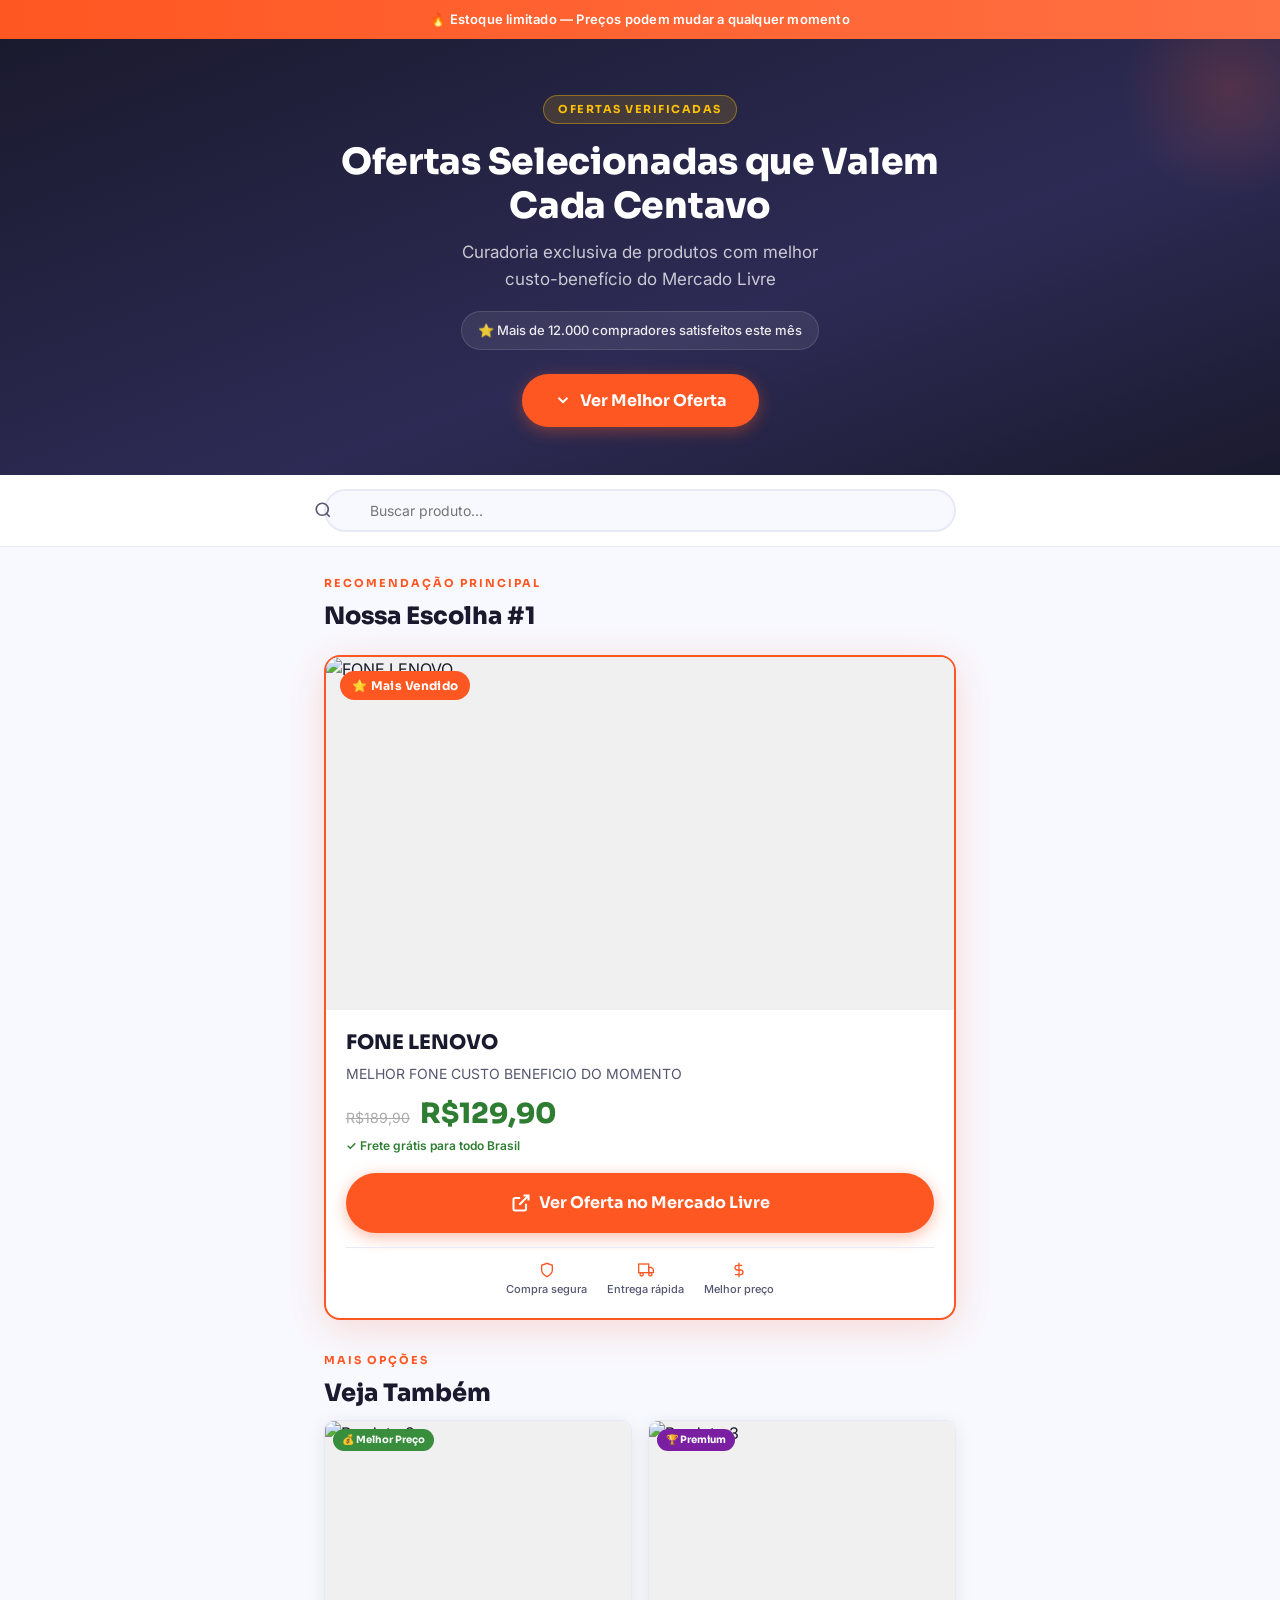
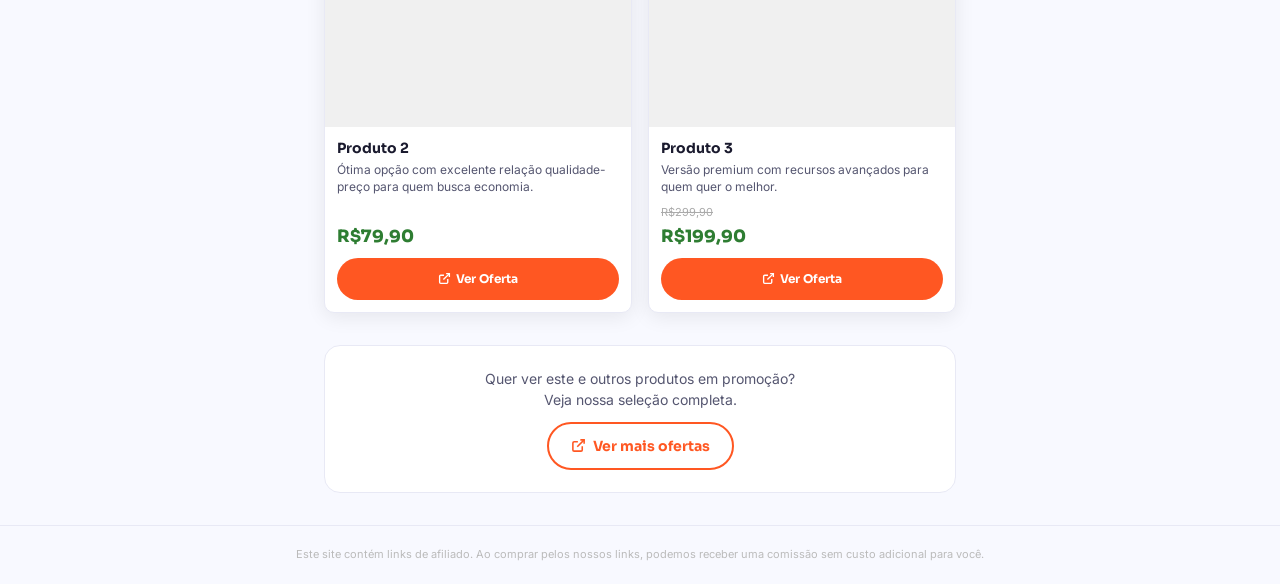
==== index.html @ 58521f23 "Add files via upload" ====
<!DOCTYPE html>
<html lang="pt-BR">
<head>
  <meta charset="UTF-8" />
  <meta name="viewport" content="width=device-width, initial-scale=1.0" />

  <!-- ===== SEO ===== -->
  <title>Ofertas Imperdíveis | Melhores Produtos no Mercado Livre</title>
  <meta name="description" content="Selecionamos as melhores ofertas do Mercado Livre com custo-benefício comprovado. Confira preços e compre com segurança." />
  <meta name="robots" content="index, follow" />
  <link rel="canonical" href="https://SEU-USUARIO.github.io/SEU-REPO/" />

  <!-- Open Graph (tráfego pago / compartilhamento) -->
  <meta property="og:title" content="Ofertas Imperdíveis | Melhores Produtos no Mercado Livre" />
  <meta property="og:description" content="Curadoria exclusiva de produtos com melhor custo-benefício do Mercado Livre." />
  <meta property="og:type" content="website" />
  <meta property="og:image" content="img/og-image.jpg" />

  <!-- ===== PERFORMANCE ===== -->
  <link rel="preconnect" href="https://fonts.googleapis.com" />
  <link rel="preconnect" href="https://fonts.gstatic.com" crossorigin />
  <link rel="dns-prefetch" href="https://www.mercadolivre.com.br" />

  <!-- ===== STYLESHEET ===== -->
  <link rel="stylesheet" href="style.css" />

  <!-- ===== SCHEMA PRODUCT (SEO) ===== -->
  <script type="application/ld+json">
  {
    "@context": "https://schema.org",
    "@type": "ItemList",
    "name": "Ofertas Selecionadas Mercado Livre",
    "description": "Curadoria dos melhores produtos com melhor custo-benefício",
    "numberOfItems": "3"
  }
  </script>

  <!-- ===== GOOGLE ANALYTICS (opcional) =====
  Substitua G-XXXXXXXX pelo seu Measurement ID:
  <script async src="https://www.googletagmanager.com/gtag/js?id=G-XXXXXXXX"></script>
  <script>
    window.dataLayer = window.dataLayer || [];
    function gtag(){dataLayer.push(arguments);}
    gtag('js', new Date());
    gtag('config', 'G-XXXXXXXX');
  </script>
  ===== -->

</head>
<body>

  <!-- ===== ESCASSEZ BAR ===== -->
  <div class="escassez-bar" role="alert">
    <span data-config="escassez">🔥 Estoque limitado — Preços podem mudar a qualquer momento</span>
  </div>

  <!-- ===== HERO ===== -->
  <section class="hero" aria-label="Destaque principal">
    <div class="container">
      <div class="hero-badge">Ofertas Verificadas</div>
      <h1 data-config="hero_headline">
        Ofertas Selecionadas que <span>Valem Cada Centavo</span>
      </h1>
      <p class="hero-sub" data-config="hero_subheadline">
        Curadoria exclusiva de produtos com melhor custo-benefício do Mercado Livre
      </p>
      <div class="prova-social">
        <span data-config="prova_social">⭐ Mais de 12.000 compradores satisfeitos este mês</span>
      </div>
      <button
        id="btn-hero"
        class="btn-hero"
        aria-label="Ver melhor oferta"
      >
        <svg width="18" height="18" viewBox="0 0 24 24" fill="none" stroke="currentColor" stroke-width="2.5"><polyline points="6 9 12 15 18 9"/></svg>
        Ver Melhor Oferta
      </button>
    </div>
  </section>

  <!-- ===== BUSCA ===== -->
  <div class="busca-wrap" role="search">
    <div class="busca-inner container">
      <svg class="busca-icon" viewBox="0 0 24 24" fill="none" stroke="currentColor" stroke-width="2.2" aria-hidden="true">
        <circle cx="11" cy="11" r="8"/><line x1="21" y1="21" x2="16.65" y2="16.65"/>
      </svg>
      <input
        id="busca-input"
        type="search"
        class="busca-input"
        placeholder="Buscar produto..."
        aria-label="Buscar produtos"
        autocomplete="off"
        spellcheck="false"
      />
    </div>
  </div>

  <!-- ===== MAIN CONTENT ===== -->
  <main class="container">

    <!-- === PRODUTO DESTAQUE (70%) === -->
    <div class="section-header">
      <p class="section-label">Recomendação Principal</p>
      <h2 class="section-titulo">Nossa Escolha #1</h2>
    </div>

    <!-- Renderizado pelo JavaScript -->
    <div class="produto-destaque-wrap" id="destaque-wrap">
      <!-- Placeholder enquanto carrega -->
      <div style="background:#fff;border-radius:16px;height:300px;display:flex;align-items:center;justify-content:center;color:#ccc;font-size:14px;">
        Carregando...
      </div>
    </div>

    <!-- === PRODUTOS SECUNDÁRIOS (20% + 10%) === -->
    <div id="outros-wrap">
      <div class="section-header" style="padding-top:24px;">
        <p class="section-label">Mais Opções</p>
        <h2 class="section-titulo">Veja Também</h2>
      </div>

      <div class="outros-produtos-wrap">
        <!-- Renderizado pelo JavaScript -->
        <div class="outros-grid" id="outros-grid"></div>
      </div>
    </div>

    <!-- Sem resultados -->
    <div id="sem-resultados" class="sem-resultados" aria-live="polite">
      Nenhum produto encontrado para sua busca.
    </div>

    <!-- === CTA SECUNDÁRIO — LISTA ML === -->
    <div class="cta-lista" role="complementary" aria-label="Ver mais ofertas">
      <p>Quer ver este e outros produtos em promoção?<br>Veja nossa seleção completa.</p>
      <a
        id="btn-lista"
        href="#"
        target="_blank"
        rel="noopener noreferrer"
        class="btn-lista"
        aria-label="Ver mais ofertas no Mercado Livre"
      >
        <svg width="15" height="15" viewBox="0 0 24 24" fill="none" stroke="currentColor" stroke-width="2.5"><path d="M18 13v6a2 2 0 0 1-2 2H5a2 2 0 0 1-2-2V8a2 2 0 0 1 2-2h6"/><polyline points="15 3 21 3 21 9"/><line x1="10" y1="14" x2="21" y2="3"/></svg>
        Ver mais ofertas
      </a>
    </div>

  </main>

  <!-- ===== RODAPÉ ===== -->
  <footer class="rodape">
    <p>
      Este site contém links de afiliado. Ao comprar pelos nossos links, podemos receber uma comissão sem custo adicional para você.
    </p>
  </footer>

  <!-- ===== STICKY CTA MOBILE ===== -->
  <div id="sticky-cta" class="sticky-cta" aria-hidden="true">
    <a
      id="sticky-btn"
      href="#"
      target="_blank"
      rel="noopener noreferrer"
      class="btn-cta"
      aria-label="Ver melhor oferta no Mercado Livre"
    >
      <svg width="18" height="18" viewBox="0 0 24 24" fill="none" stroke="currentColor" stroke-width="2.5"><path d="M18 13v6a2 2 0 0 1-2 2H5a2 2 0 0 1-2-2V8a2 2 0 0 1 2-2h6"/><polyline points="15 3 21 3 21 9"/><line x1="10" y1="14" x2="21" y2="3"/></svg>
      Ver Melhor Oferta
    </a>
  </div>

  <!-- ===== SCRIPT ===== -->
  <script src="script.js"></script>

</body>
</html>
---- style.css ----
/* ============================================
   PRE-SELL PAGE — STYLE.CSS
   Mobile-first | CRO Optimized | GitHub Pages
   ============================================ */

/* === GOOGLE FONTS === */
@import url('https://fonts.googleapis.com/css2?family=Sora:wght@400;600;700;800&family=Inter:wght@400;500;600&display=swap');

/* === CSS VARIABLES === */
:root {
  --cor-primaria: #FF5722;
  --cor-primaria-hover: #E64A19;
  --cor-primaria-dark: #BF360C;
  --cor-acento: #FFC107;
  --cor-texto: #1A1A2E;
  --cor-texto-suave: #555670;
  --cor-fundo: #F8F9FF;
  --cor-fundo-card: #FFFFFF;
  --cor-borda: #E8E9F5;
  --cor-destaque-bg: #FFF8F5;
  --cor-badge-vendido: #FF5722;
  --cor-badge-preco: #388E3C;
  --cor-badge-premium: #7B1FA2;
  --cor-sucesso: #2E7D32;
  --sombra-card: 0 4px 20px rgba(0,0,0,0.08);
  --sombra-destaque: 0 8px 40px rgba(255, 87, 34, 0.2);
  --sombra-botao: 0 4px 16px rgba(255, 87, 34, 0.4);
  --radius: 16px;
  --radius-sm: 10px;
  --radius-btn: 50px;
  --font-titulo: 'Sora', sans-serif;
  --font-corpo: 'Inter', sans-serif;
  --transition: 0.22s cubic-bezier(0.4, 0, 0.2, 1);
  --max-width: 680px;
}

/* === RESET === */
*, *::before, *::after {
  box-sizing: border-box;
  margin: 0;
  padding: 0;
}

html {
  scroll-behavior: smooth;
  -webkit-text-size-adjust: 100%;
}

body {
  font-family: var(--font-corpo);
  background: var(--cor-fundo);
  color: var(--cor-texto);
  line-height: 1.6;
  min-height: 100vh;
  padding-bottom: 90px; /* espaço para sticky btn */
  overflow-x: hidden;
}

img {
  max-width: 100%;
  height: auto;
  display: block;
}

a {
  text-decoration: none;
  color: inherit;
}

/* === LAYOUT === */
.container {
  max-width: var(--max-width);
  margin: 0 auto;
  padding: 0 16px;
}

/* ============================================
   TOPO / HERO
   ============================================ */
.hero {
  background: linear-gradient(160deg, #1A1A2E 0%, #2D2B55 60%, #1A1A2E 100%);
  color: #fff;
  padding: 36px 16px 32px;
  text-align: center;
  position: relative;
  overflow: hidden;
}

.hero::before {
  content: '';
  position: absolute;
  top: -60px; right: -60px;
  width: 220px; height: 220px;
  background: radial-gradient(circle, rgba(255,87,34,0.18) 0%, transparent 70%);
  pointer-events: none;
}

.hero-badge {
  display: inline-block;
  background: rgba(255,193,7,0.15);
  border: 1px solid rgba(255,193,7,0.4);
  color: var(--cor-acento);
  font-family: var(--font-titulo);
  font-size: 11px;
  font-weight: 700;
  letter-spacing: 1.5px;
  text-transform: uppercase;
  padding: 5px 14px;
  border-radius: 50px;
  margin-bottom: 16px;
}

.hero h1 {
  font-family: var(--font-titulo);
  font-size: clamp(22px, 6vw, 32px);
  font-weight: 800;
  line-height: 1.2;
  margin-bottom: 12px;
  letter-spacing: -0.3px;
}

.hero h1 span {
  color: var(--cor-primaria);
}

.hero-sub {
  font-size: 15px;
  color: rgba(255,255,255,0.75);
  margin-bottom: 18px;
  max-width: 400px;
  margin-left: auto;
  margin-right: auto;
}

.prova-social {
  display: inline-flex;
  align-items: center;
  gap: 8px;
  background: rgba(255,255,255,0.08);
  border: 1px solid rgba(255,255,255,0.12);
  border-radius: 50px;
  padding: 8px 16px;
  font-size: 13px;
  color: rgba(255,255,255,0.9);
  font-weight: 500;
  margin-bottom: 24px;
}

/* CTA hero */
.btn-hero {
  display: flex;
  align-items: center;
  justify-content: center;
  gap: 8px;
  background: var(--cor-primaria);
  color: #fff;
  font-family: var(--font-titulo);
  font-size: 16px;
  font-weight: 700;
  padding: 16px 32px;
  border-radius: var(--radius-btn);
  max-width: 340px;
  margin: 0 auto;
  box-shadow: var(--sombra-botao);
  transition: background var(--transition), transform var(--transition), box-shadow var(--transition);
  cursor: pointer;
  border: none;
}

.btn-hero:hover {
  background: var(--cor-primaria-hover);
  transform: translateY(-2px);
  box-shadow: 0 8px 24px rgba(255,87,34,0.5);
}

.btn-hero:active {
  transform: scale(0.97);
}

/* === ESCASSEZ === */
.escassez-bar {
  background: linear-gradient(90deg, #FF5722, #FF7043);
  color: #fff;
  text-align: center;
  font-size: 13px;
  font-weight: 600;
  padding: 9px 16px;
  letter-spacing: 0.2px;
}

/* ============================================
   BUSCA
   ============================================ */
.busca-wrap {
  background: #fff;
  border-bottom: 1px solid var(--cor-borda);
  padding: 14px 16px;
  position: sticky;
  top: 0;
  z-index: 50;
}

.busca-inner {
  max-width: var(--max-width);
  margin: 0 auto;
  position: relative;
}

.busca-input {
  width: 100%;
  padding: 11px 16px 11px 44px;
  border: 2px solid var(--cor-borda);
  border-radius: 50px;
  font-family: var(--font-corpo);
  font-size: 14px;
  color: var(--cor-texto);
  background: var(--cor-fundo);
  outline: none;
  transition: border-color var(--transition);
}

.busca-input:focus {
  border-color: var(--cor-primaria);
}

.busca-icon {
  position: absolute;
  left: 14px;
  top: 50%;
  transform: translateY(-50%);
  width: 18px;
  height: 18px;
  color: var(--cor-texto-suave);
  pointer-events: none;
}

/* ============================================
   SEÇÕES
   ============================================ */
.section-label {
  font-family: var(--font-titulo);
  font-size: 11px;
  font-weight: 700;
  letter-spacing: 2px;
  text-transform: uppercase;
  color: var(--cor-primaria);
  margin-bottom: 8px;
}

.section-titulo {
  font-family: var(--font-titulo);
  font-size: clamp(18px, 5vw, 24px);
  font-weight: 800;
  line-height: 1.25;
  margin-bottom: 4px;
}

.section-header {
  padding: 28px 16px 0;
}

/* ============================================
   PRODUTO DESTAQUE (70%)
   ============================================ */
.produto-destaque-wrap {
  padding: 20px 16px 8px;
}

.produto-destaque {
  background: var(--cor-fundo-card);
  border-radius: var(--radius);
  overflow: hidden;
  box-shadow: var(--sombra-destaque);
  border: 2px solid var(--cor-primaria);
  position: relative;
}

.badge-destaque {
  position: absolute;
  top: 14px; left: 14px;
  z-index: 2;
  background: var(--cor-badge-vendido);
  color: #fff;
  font-family: var(--font-titulo);
  font-size: 12px;
  font-weight: 700;
  padding: 5px 12px;
  border-radius: 50px;
  letter-spacing: 0.3px;
}

.produto-destaque .produto-img {
  width: 100%;
  aspect-ratio: 16/9;
  object-fit: cover;
  background: #f0f0f0;
}

.produto-destaque-body {
  padding: 20px;
}

.produto-destaque-body h2 {
  font-family: var(--font-titulo);
  font-size: 20px;
  font-weight: 800;
  margin-bottom: 8px;
  line-height: 1.25;
}

.produto-destaque-body .descricao {
  font-size: 14px;
  color: var(--cor-texto-suave);
  margin-bottom: 16px;
  line-height: 1.55;
}

.preco-bloco {
  display: flex;
  align-items: baseline;
  gap: 10px;
  margin-bottom: 6px;
}

.preco-de {
  font-size: 14px;
  color: #aaa;
  text-decoration: line-through;
}

.preco-por {
  font-family: var(--font-titulo);
  font-size: 28px;
  font-weight: 800;
  color: var(--cor-sucesso);
  line-height: 1;
}

.microcopy {
  font-size: 12px;
  color: var(--cor-sucesso);
  font-weight: 600;
  margin-bottom: 18px;
  display: flex;
  align-items: center;
  gap: 5px;
}

.btn-cta {
  display: flex;
  align-items: center;
  justify-content: center;
  gap: 8px;
  width: 100%;
  background: var(--cor-primaria);
  color: #fff;
  font-family: var(--font-titulo);
  font-size: 16px;
  font-weight: 700;
  padding: 17px 24px;
  border-radius: var(--radius-btn);
  box-shadow: var(--sombra-botao);
  cursor: pointer;
  border: none;
  transition: background var(--transition), transform var(--transition), box-shadow var(--transition);
  text-align: center;
}

.btn-cta:hover {
  background: var(--cor-primaria-hover);
  transform: translateY(-2px);
  box-shadow: 0 8px 28px rgba(255,87,34,0.5);
}

.btn-cta:active {
  transform: scale(0.97);
}

.btn-cta svg {
  flex-shrink: 0;
}

.confianca {
  display: flex;
  justify-content: center;
  gap: 20px;
  margin-top: 14px;
  padding-top: 14px;
  border-top: 1px solid var(--cor-borda);
}

.confianca-item {
  display: flex;
  flex-direction: column;
  align-items: center;
  gap: 3px;
  font-size: 11px;
  color: var(--cor-texto-suave);
  font-weight: 500;
  text-align: center;
}

.confianca-item svg {
  color: var(--cor-primaria);
}

/* ============================================
   PRODUTOS SECUNDÁRIOS (20% + 10%)
   ============================================ */
.outros-produtos-wrap {
  padding: 8px 16px 16px;
}

.outros-grid {
  display: grid;
  grid-template-columns: 1fr 1fr;
  gap: 12px;
}

.card-produto {
  background: var(--cor-fundo-card);
  border-radius: var(--radius-sm);
  overflow: hidden;
  box-shadow: var(--sombra-card);
  border: 1px solid var(--cor-borda);
  position: relative;
  display: flex;
  flex-direction: column;
  transition: box-shadow var(--transition), transform var(--transition);
}

.card-produto:hover {
  box-shadow: 0 8px 28px rgba(0,0,0,0.13);
  transform: translateY(-2px);
}

.card-badge {
  position: absolute;
  top: 8px; left: 8px;
  z-index: 2;
  font-family: var(--font-titulo);
  font-size: 10px;
  font-weight: 700;
  padding: 3px 9px;
  border-radius: 50px;
  color: #fff;
}

.badge-preco { background: var(--cor-badge-preco); }
.badge-premium { background: var(--cor-badge-premium); }

.card-produto .produto-img {
  width: 100%;
  aspect-ratio: 1/1;
  object-fit: cover;
  background: #f0f0f0;
}

.card-body {
  padding: 12px;
  flex: 1;
  display: flex;
  flex-direction: column;
}

.card-titulo {
  font-family: var(--font-titulo);
  font-size: 13px;
  font-weight: 700;
  margin-bottom: 5px;
  line-height: 1.3;
}

.card-descricao {
  font-size: 12px;
  color: var(--cor-texto-suave);
  margin-bottom: 8px;
  flex: 1;
  line-height: 1.4;
  display: -webkit-box;
  -webkit-line-clamp: 2;
  -webkit-box-orient: vertical;
  overflow: hidden;
}

.card-preco {
  font-family: var(--font-titulo);
  font-size: 17px;
  font-weight: 800;
  color: var(--cor-sucesso);
  margin-bottom: 8px;
}

.card-preco-de {
  font-size: 11px;
  color: #aaa;
  text-decoration: line-through;
  margin-bottom: 2px;
}

.btn-card {
  display: flex;
  align-items: center;
  justify-content: center;
  gap: 5px;
  width: 100%;
  background: var(--cor-primaria);
  color: #fff;
  font-family: var(--font-titulo);
  font-size: 12px;
  font-weight: 700;
  padding: 11px 8px;
  border-radius: var(--radius-btn);
  cursor: pointer;
  border: none;
  transition: background var(--transition), transform var(--transition);
}

.btn-card:hover { background: var(--cor-primaria-hover); }
.btn-card:active { transform: scale(0.96); }

/* ============================================
   ESTADO: SEM RESULTADOS
   ============================================ */
.sem-resultados {
  display: none;
  text-align: center;
  padding: 40px 20px;
  color: var(--cor-texto-suave);
  font-size: 14px;
}

/* ============================================
   CTA SECUNDÁRIO — LISTA MERCADO LIVRE
   ============================================ */
.cta-lista {
  margin: 16px 16px 0;
  background: #fff;
  border: 1px solid var(--cor-borda);
  border-radius: var(--radius);
  padding: 22px 20px;
  text-align: center;
}

.cta-lista p {
  font-size: 14px;
  color: var(--cor-texto-suave);
  margin-bottom: 12px;
  line-height: 1.5;
}

.btn-lista {
  display: inline-flex;
  align-items: center;
  gap: 7px;
  background: transparent;
  color: var(--cor-primaria);
  font-family: var(--font-titulo);
  font-size: 14px;
  font-weight: 700;
  padding: 11px 22px;
  border-radius: var(--radius-btn);
  border: 2px solid var(--cor-primaria);
  cursor: pointer;
  transition: background var(--transition), color var(--transition);
}

.btn-lista:hover {
  background: var(--cor-primaria);
  color: #fff;
}

/* ============================================
   RODAPÉ
   ============================================ */
.rodape {
  margin-top: 32px;
  padding: 20px 16px;
  text-align: center;
  font-size: 11px;
  color: #bbb;
  border-top: 1px solid var(--cor-borda);
}

.rodape a {
  color: #bbb;
  text-decoration: underline;
}

/* ============================================
   STICKY BOTÃO MOBILE
   ============================================ */
.sticky-cta {
  position: fixed;
  bottom: 0; left: 0; right: 0;
  z-index: 100;
  background: var(--cor-fundo-card);
  border-top: 1px solid var(--cor-borda);
  padding: 12px 16px;
  display: none; /* mostrado via JS ao rolar */
}

.sticky-cta.visible {
  display: block;
  animation: slideUp 0.3s ease;
}

@keyframes slideUp {
  from { transform: translateY(100%); opacity: 0; }
  to { transform: translateY(0); opacity: 1; }
}

.sticky-cta .btn-cta {
  font-size: 15px;
  padding: 15px;
}

/* ============================================
   DESKTOP (min-width: 640px)
   ============================================ */
@media (min-width: 640px) {
  body {
    padding-bottom: 0;
  }

  .sticky-cta {
    display: none !important;
  }

  .hero {
    padding: 56px 24px 48px;
  }

  .hero h1 {
    font-size: 36px;
  }

  .hero-sub {
    font-size: 17px;
  }

  .produto-destaque-wrap,
  .outros-produtos-wrap,
  .section-header {
    padding-left: 0;
    padding-right: 0;
  }

  .busca-wrap {
    padding: 14px 0;
  }

  .container {
    padding: 0 24px;
  }

  .outros-grid {
    grid-template-columns: 1fr 1fr;
    gap: 16px;
  }

  .card-titulo { font-size: 14px; }
  .card-descricao { -webkit-line-clamp: 3; }

  .cta-lista {
    margin-left: 0;
    margin-right: 0;
  }
}

/* ============================================
   UTILITÁRIOS
   ============================================ */
.hidden { display: none !important; }

.pulse {
  animation: pulse 2s infinite;
}

@keyframes pulse {
  0%, 100% { box-shadow: var(--sombra-botao); }
  50% { box-shadow: 0 8px 32px rgba(255,87,34,0.6); }
}
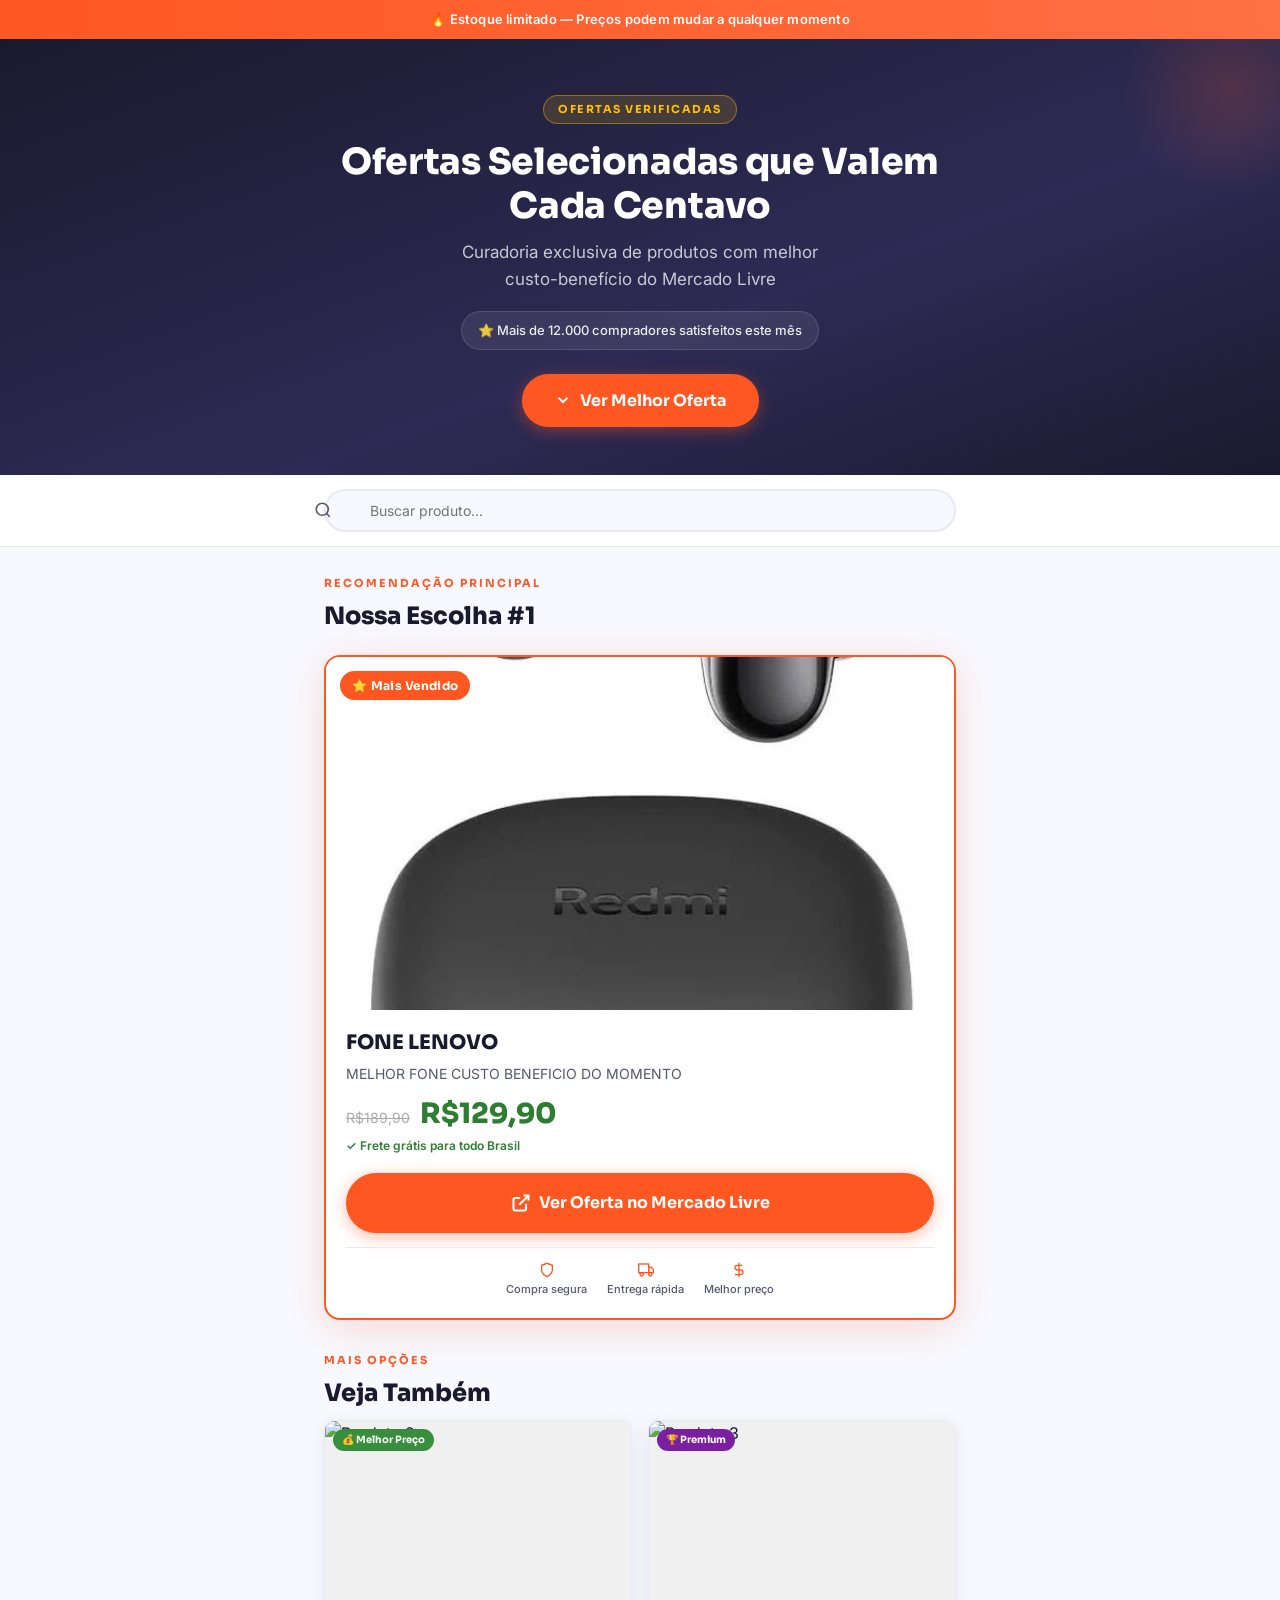
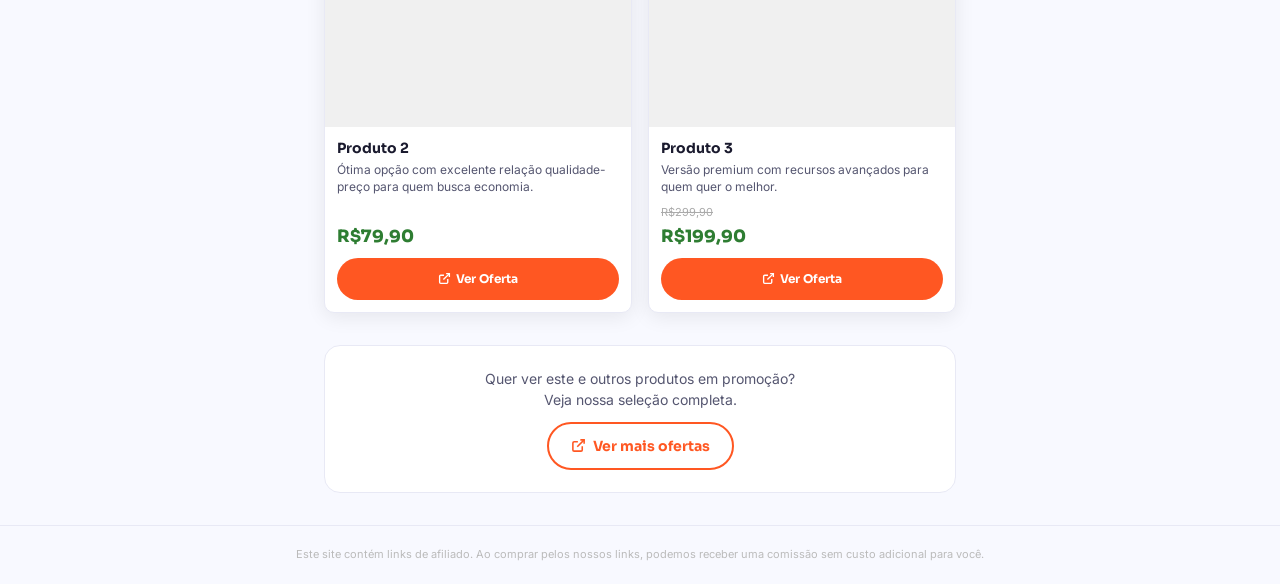
==== commit 1a15b4fc: "Add favicon link to index.html" ====
--- a/index.html
+++ b/index.html
@@ -1,6 +1,7 @@
 <!DOCTYPE html>
 <html lang="pt-BR">
 <head>
+  <link rel="icon" type="image/png" href="fav.png">
   <meta charset="UTF-8" />
   <meta name="viewport" content="width=device-width, initial-scale=1.0" />
 
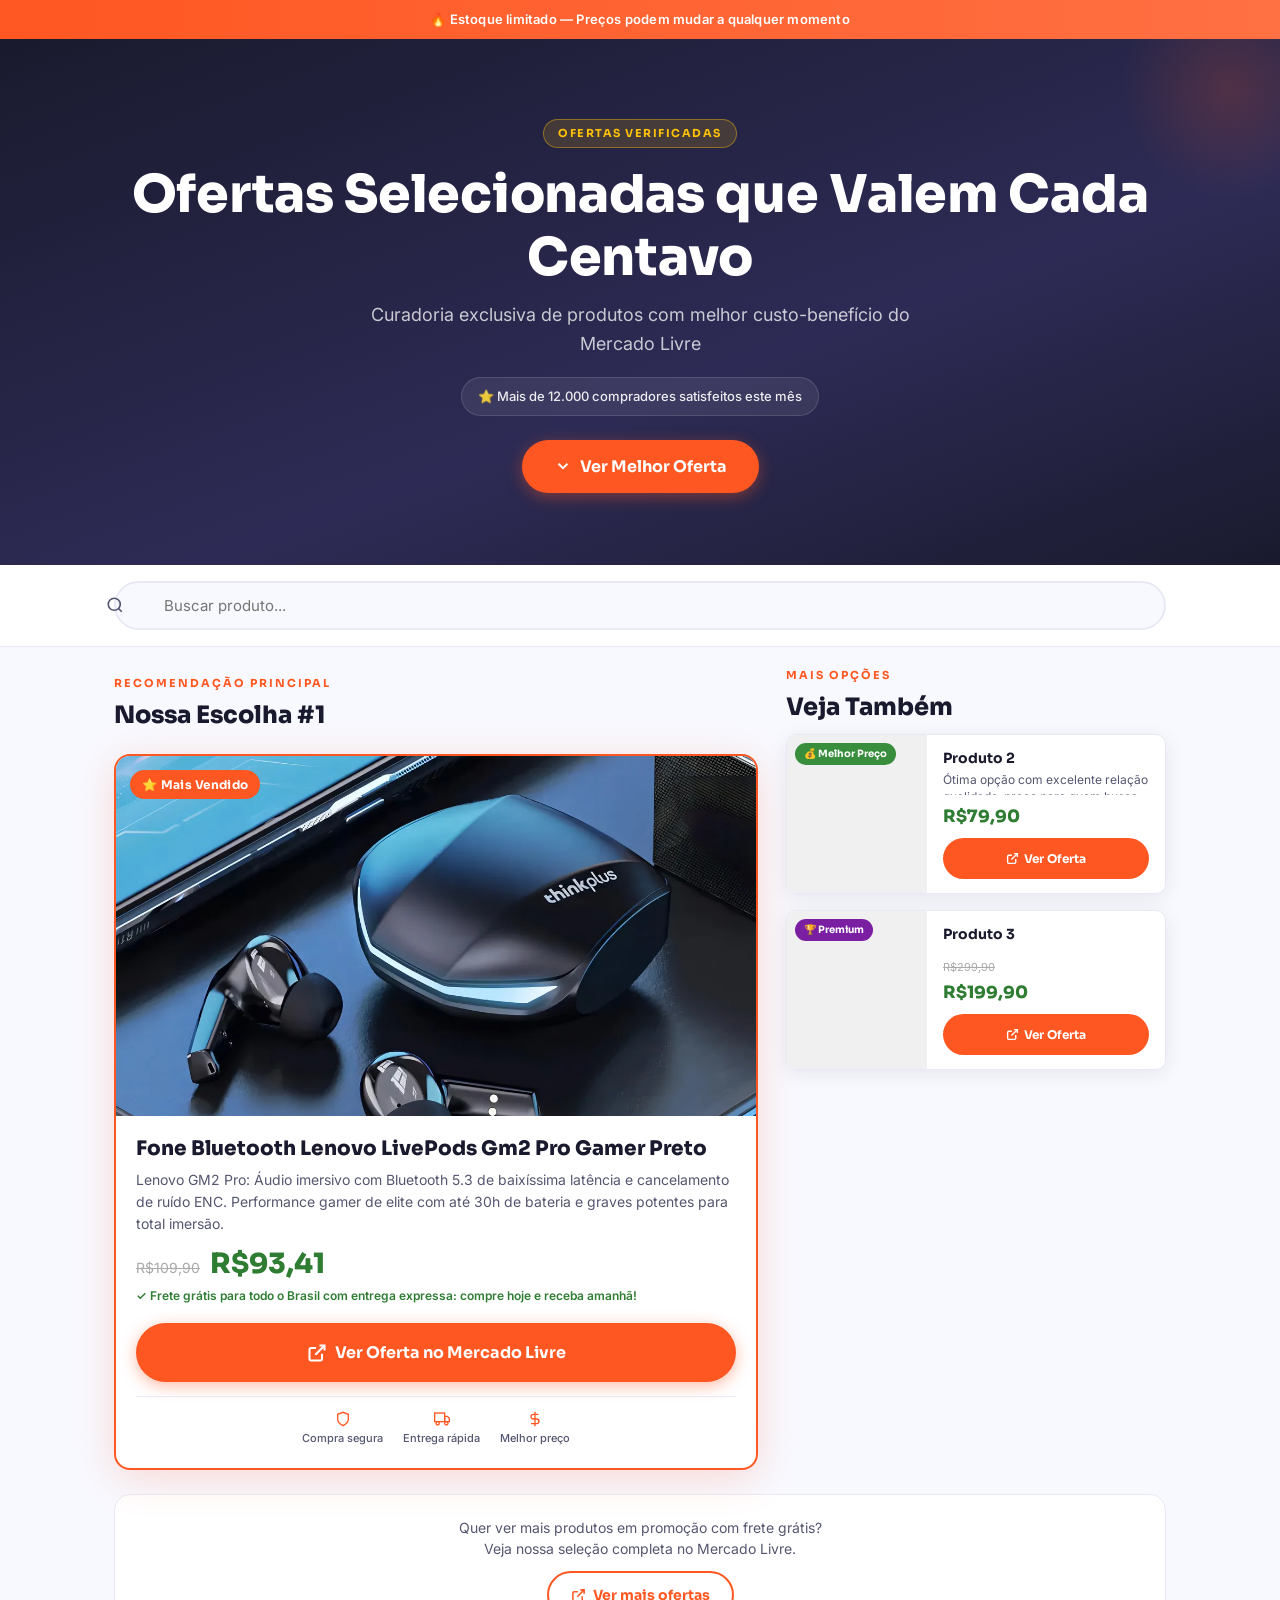
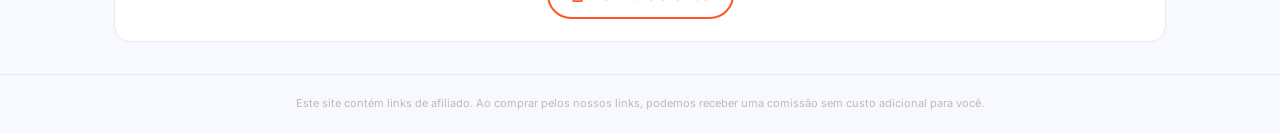
==== commit fd288b3a: "Ajuste de layout" ====
--- a/index.html
+++ b/index.html
@@ -6,16 +6,18 @@
   <meta name="viewport" content="width=device-width, initial-scale=1.0" />
 
   <!-- ===== SEO ===== -->
-  <title>Ofertas Imperdíveis | Melhores Produtos no Mercado Livre</title>
-  <meta name="description" content="Selecionamos as melhores ofertas do Mercado Livre com custo-benefício comprovado. Confira preços e compre com segurança." />
+  <title>Melhores Ofertas do Mercado Livre com Frete Grátis | Produtos Mais Vendidos</title>
+  <meta name="description" content="Encontre os produtos mais vendidos do Mercado Livre com desconto, frete grátis e entrega rápida. Comparamos preços e mostramos o melhor negócio para você economizar hoje." />
+  <meta name="keywords" content="melhores ofertas mercado livre, produtos em promoção, frete grátis mercado livre, mais vendidos mercado livre, desconto mercado livre" />
   <meta name="robots" content="index, follow" />
-  <link rel="canonical" href="https://SEU-USUARIO.github.io/SEU-REPO/" />
+  <link rel="canonical" href="https://promo.devpbs.com.br/" />
 
   <!-- Open Graph (tráfego pago / compartilhamento) -->
-  <meta property="og:title" content="Ofertas Imperdíveis | Melhores Produtos no Mercado Livre" />
-  <meta property="og:description" content="Curadoria exclusiva de produtos com melhor custo-benefício do Mercado Livre." />
+  <meta property="og:title" content="Melhores Ofertas do Mercado Livre com Frete Grátis" />
+  <meta property="og:description" content="Produtos mais vendidos com desconto e entrega rápida. Economize agora!" />
   <meta property="og:type" content="website" />
   <meta property="og:image" content="img/og-image.jpg" />
+  <meta property="og:url" content="https://promo.devpbs.com.br/" />
 
   <!-- ===== PERFORMANCE ===== -->
   <link rel="preconnect" href="https://fonts.googleapis.com" />
@@ -30,9 +32,10 @@
   {
     "@context": "https://schema.org",
     "@type": "ItemList",
-    "name": "Ofertas Selecionadas Mercado Livre",
-    "description": "Curadoria dos melhores produtos com melhor custo-benefício",
-    "numberOfItems": "3"
+    "name": "Melhores Ofertas do Mercado Livre",
+    "description": "Produtos mais vendidos com desconto, frete grátis e entrega rápida",
+    "numberOfItems": "3",
+    "url": "https://promo.devpbs.com.br/"
   }
   </script>
 
@@ -63,7 +66,7 @@
         Ofertas Selecionadas que <span>Valem Cada Centavo</span>
       </h1>
       <p class="hero-sub" data-config="hero_subheadline">
-        Curadoria exclusiva de produtos com melhor custo-benefício do Mercado Livre
+        Os produtos mais vendidos do Mercado Livre — com desconto, frete grátis e entrega rápida para você economizar de verdade
       </p>
       <div class="prova-social">
         <span data-config="prova_social">⭐ Mais de 12.000 compradores satisfeitos este mês</span>
@@ -100,32 +103,36 @@
   <!-- ===== MAIN CONTENT ===== -->
   <main class="container">
 
-    <!-- === PRODUTO DESTAQUE (70%) === -->
-    <div class="section-header">
-      <p class="section-label">Recomendação Principal</p>
-      <h2 class="section-titulo">Nossa Escolha #1</h2>
-    </div>
+    <!-- Grid desktop: destaque à esquerda, secundários à direita -->
+    <div class="main-grid">
 
-    <!-- Renderizado pelo JavaScript -->
-    <div class="produto-destaque-wrap" id="destaque-wrap">
-      <!-- Placeholder enquanto carrega -->
-      <div style="background:#fff;border-radius:16px;height:300px;display:flex;align-items:center;justify-content:center;color:#ccc;font-size:14px;">
-        Carregando...
-      </div>
-    </div>
+      <!-- === PRODUTO DESTAQUE (coluna esquerda no desktop) === -->
+      <div>
+        <div class="section-header">
+          <p class="section-label">Recomendação Principal</p>
+          <h2 class="section-titulo">Nossa Escolha #1</h2>
+        </div>
 
-    <!-- === PRODUTOS SECUNDÁRIOS (20% + 10%) === -->
-    <div id="outros-wrap">
-      <div class="section-header" style="padding-top:24px;">
-        <p class="section-label">Mais Opções</p>
-        <h2 class="section-titulo">Veja Também</h2>
+        <div class="produto-destaque-wrap" id="destaque-wrap">
+          <div style="background:#fff;border-radius:16px;height:300px;display:flex;align-items:center;justify-content:center;color:#ccc;font-size:14px;">
+            Carregando...
+          </div>
+        </div>
       </div>
 
-      <div class="outros-produtos-wrap">
-        <!-- Renderizado pelo JavaScript -->
-        <div class="outros-grid" id="outros-grid"></div>
+      <!-- === PRODUTOS SECUNDÁRIOS (coluna direita no desktop) === -->
+      <div id="outros-wrap">
+        <div class="section-header">
+          <p class="section-label">Mais Opções</p>
+          <h2 class="section-titulo">Veja Também</h2>
+        </div>
+
+        <div class="outros-produtos-wrap">
+          <div class="outros-grid" id="outros-grid"></div>
+        </div>
       </div>
-    </div>
+
+    </div><!-- /main-grid -->
 
     <!-- Sem resultados -->
     <div id="sem-resultados" class="sem-resultados" aria-live="polite">
@@ -134,7 +141,7 @@
 
     <!-- === CTA SECUNDÁRIO — LISTA ML === -->
     <div class="cta-lista" role="complementary" aria-label="Ver mais ofertas">
-      <p>Quer ver este e outros produtos em promoção?<br>Veja nossa seleção completa.</p>
+      <p>Quer ver mais produtos em promoção com frete grátis?<br>Veja nossa seleção completa no Mercado Livre.</p>
       <a
         id="btn-lista"
         href="#"
--- a/style.css
+++ b/style.css
@@ -31,7 +31,11 @@
   --font-titulo: 'Sora', sans-serif;
   --font-corpo: 'Inter', sans-serif;
   --transition: 0.22s cubic-bezier(0.4, 0, 0.2, 1);
-  --max-width: 680px;
+
+  /* === LARGURAS === */
+  --max-width-mobile: 680px;
+  --max-width-desktop: 1100px;
+  --max-width: var(--max-width-mobile);
 }
 
 /* === RESET === */
@@ -52,7 +56,7 @@
   color: var(--cor-texto);
   line-height: 1.6;
   min-height: 100vh;
-  padding-bottom: 90px; /* espaço para sticky btn */
+  padding-bottom: 90px;
   overflow-x: hidden;
 }
 
@@ -127,7 +131,7 @@
   font-size: 15px;
   color: rgba(255,255,255,0.75);
   margin-bottom: 18px;
-  max-width: 400px;
+  max-width: 480px;
   margin-left: auto;
   margin-right: auto;
 }
@@ -293,7 +297,9 @@
   width: 100%;
   aspect-ratio: 16/9;
   object-fit: cover;
+  object-position: center;
   background: #f0f0f0;
+  image-rendering: -webkit-optimize-contrast;
 }
 
 .produto-destaque-body {
@@ -453,7 +459,14 @@
   width: 100%;
   aspect-ratio: 1/1;
   object-fit: cover;
+  object-position: center;
   background: #f0f0f0;
+  image-rendering: -webkit-optimize-contrast;
+  transition: transform 0.3s ease;
+}
+
+.card-produto:hover .produto-img {
+  transform: scale(1.05);
 }
 
 .card-body {
@@ -597,7 +610,7 @@
   background: var(--cor-fundo-card);
   border-top: 1px solid var(--cor-borda);
   padding: 12px 16px;
-  display: none; /* mostrado via JS ao rolar */
+  display: none;
 }
 
 .sticky-cta.visible {
@@ -616,9 +629,13 @@
 }
 
 /* ============================================
-   DESKTOP (min-width: 640px)
-   ============================================ */
-@media (min-width: 640px) {
+   DESKTOP (min-width: 768px)
+   ============================================ */
+@media (min-width: 768px) {
+  :root {
+    --max-width: var(--max-width-desktop);
+  }
+
   body {
     padding-bottom: 0;
   }
@@ -627,18 +644,43 @@
     display: none !important;
   }
 
+  /* Hero mais generoso */
   .hero {
-    padding: 56px 24px 48px;
+    padding: 64px 24px 56px;
   }
 
   .hero h1 {
-    font-size: 36px;
+    font-size: clamp(32px, 4vw, 48px);
   }
 
   .hero-sub {
-    font-size: 17px;
-  }
-
+    font-size: 18px;
+    max-width: 560px;
+  }
+
+  /* Busca corrigida — ícone alinhado ao container real */
+  .busca-wrap {
+    padding: 16px 24px;
+  }
+
+  .busca-inner {
+    max-width: var(--max-width);
+  }
+
+  .busca-input {
+    padding: 13px 20px 13px 48px;
+    font-size: 15px;
+  }
+
+  .busca-icon {
+    left: 16px;
+  }
+
+  .container {
+    padding: 0 24px;
+  }
+
+  /* Seção headers sem padding horizontal extra */
   .produto-destaque-wrap,
   .outros-produtos-wrap,
   .section-header {
@@ -646,26 +688,79 @@
     padding-right: 0;
   }
 
-  .busca-wrap {
-    padding: 14px 0;
-  }
-
-  .container {
-    padding: 0 24px;
+  /* Layout desktop: destaque + secundários lado a lado */
+  .main-grid {
+    display: grid;
+    grid-template-columns: 1fr 380px;
+    gap: 28px;
+    align-items: start;
+  }
+
+  /* Destaque ocupa coluna esquerda inteira */
+  .produto-destaque-wrap {
+    padding: 20px 0 8px;
+    grid-row: span 2;
+  }
+
+  /* Secundários em coluna à direita, empilhados */
+  #outros-wrap {
+    /* fica na coluna direita */
   }
 
   .outros-grid {
-    grid-template-columns: 1fr 1fr;
+    grid-template-columns: 1fr;
     gap: 16px;
   }
 
+  /* Card secundário vira horizontal no desktop */
+  .card-produto {
+    flex-direction: row;
+    max-height: 160px;
+  }
+
+  .card-produto .produto-img {
+    width: 140px;
+    min-width: 140px;
+    aspect-ratio: 1/1;
+    border-radius: 0;
+  }
+
+  .card-produto:hover .produto-img {
+    transform: scale(1.03);
+  }
+
+  .card-body {
+    padding: 14px 16px;
+  }
+
   .card-titulo { font-size: 14px; }
-  .card-descricao { -webkit-line-clamp: 3; }
+  .card-descricao {
+    -webkit-line-clamp: 2;
+    font-size: 12px;
+  }
 
   .cta-lista {
     margin-left: 0;
     margin-right: 0;
   }
+
+  /* Seção header do lado direito sem padding-top extra */
+  #outros-wrap .section-header {
+    padding-top: 20px;
+  }
+}
+
+/* ============================================
+   LARGE DESKTOP (min-width: 1200px)
+   ============================================ */
+@media (min-width: 1200px) {
+  .hero {
+    padding: 80px 24px 72px;
+  }
+
+  .hero h1 {
+    font-size: 52px;
+  }
 }
 
 /* ============================================
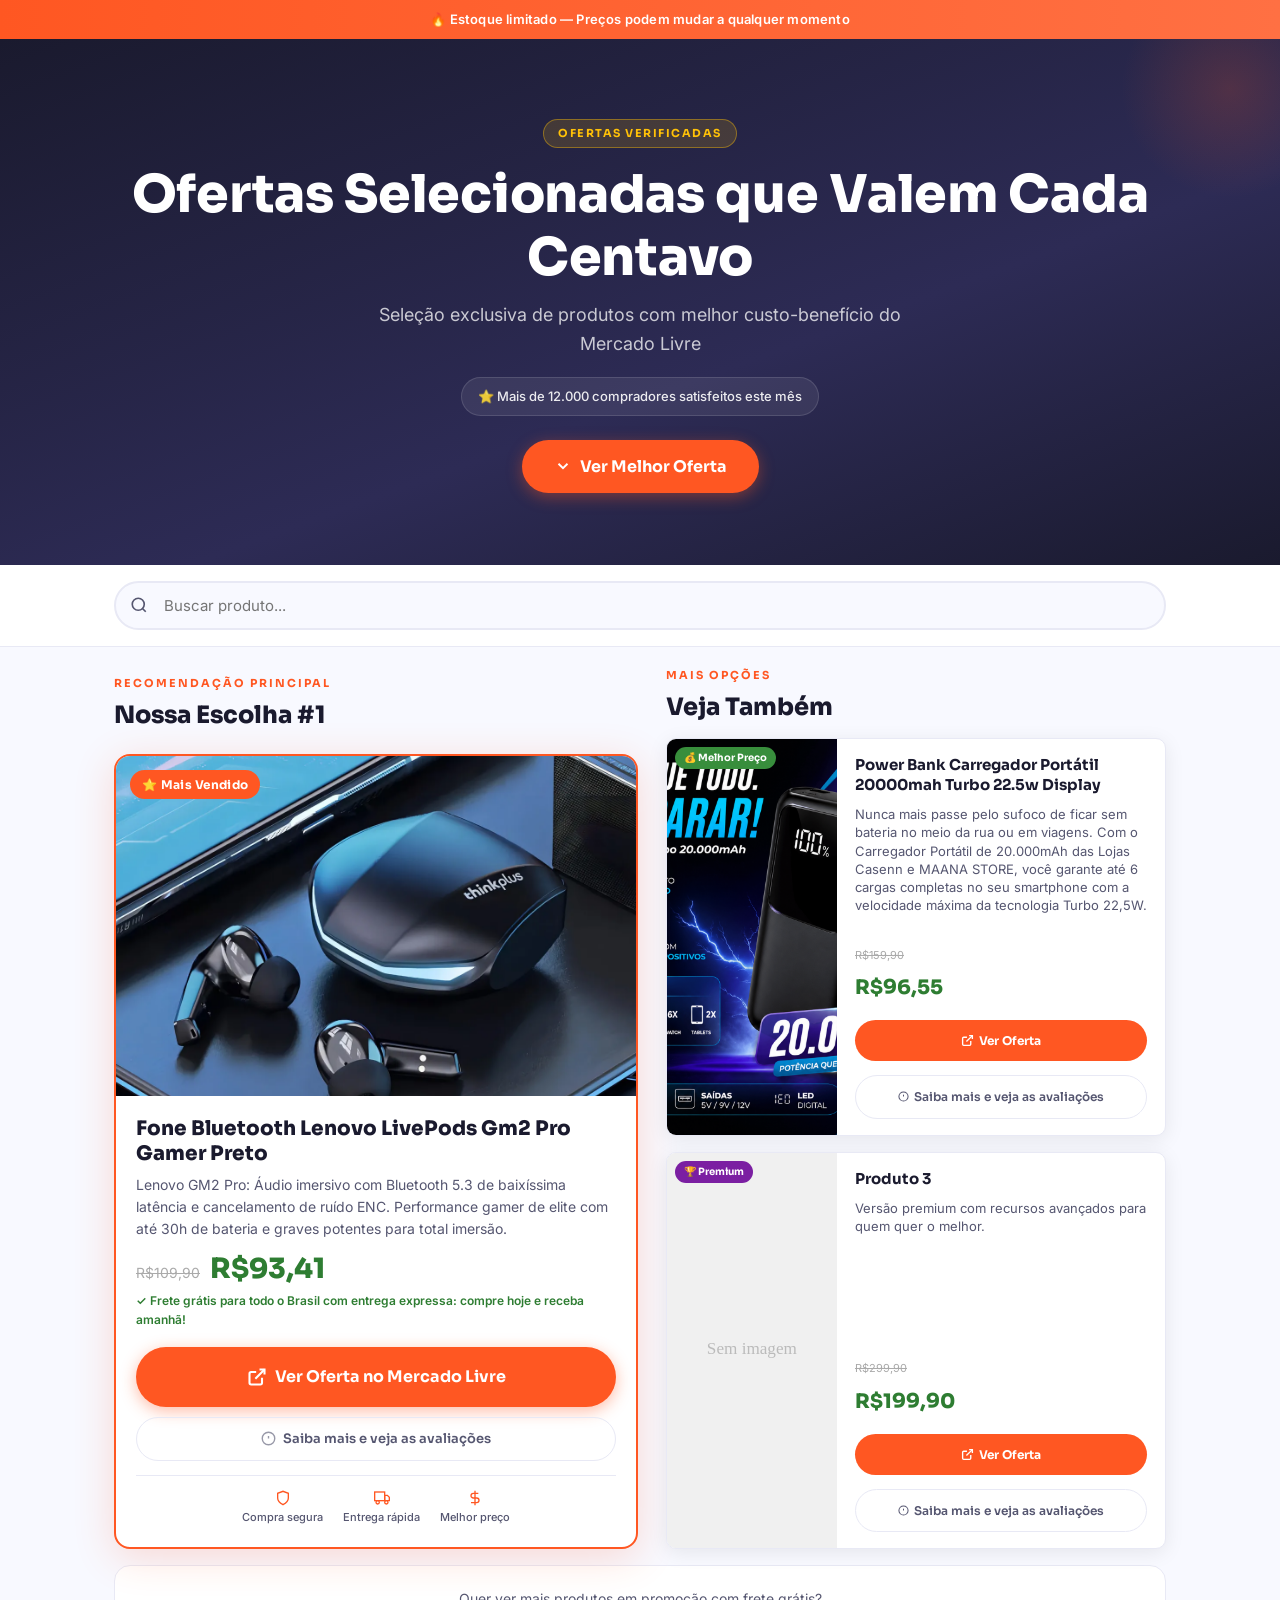
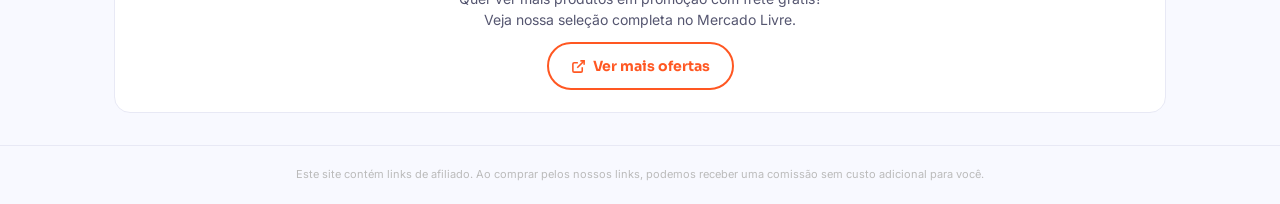
==== commit 9c90287c: "Update favicon link with size attribute" ====
--- a/index.html
+++ b/index.html
@@ -1,7 +1,7 @@
 <!DOCTYPE html>
 <html lang="pt-BR">
 <head>
-  <link rel="icon" type="image/png" href="fav.png">
+  <link rel="icon" type="image/png" sizes="32x32" href="/fav.png">
   <meta charset="UTF-8" />
   <meta name="viewport" content="width=device-width, initial-scale=1.0" />
 
--- a/style.css
+++ b/style.css
@@ -584,6 +584,66 @@
 }
 
 /* ============================================
+   BOTÃO SAIBA MAIS (destaque + cards)
+   ============================================ */
+.btn-saiba-mais {
+  display: flex;
+  align-items: center;
+  justify-content: center;
+  gap: 7px;
+  width: 100%;
+  background: transparent;
+  color: var(--cor-texto-suave);
+  font-family: var(--font-titulo);
+  font-size: 13px;
+  font-weight: 600;
+  padding: 11px 16px;
+  border-radius: var(--radius-btn);
+  border: 1.5px solid var(--cor-borda);
+  cursor: pointer;
+  margin-top: 10px;
+  transition: border-color var(--transition), color var(--transition), background var(--transition);
+  text-align: center;
+}
+
+.btn-saiba-mais:hover {
+  border-color: var(--cor-texto-suave);
+  color: var(--cor-texto);
+  background: rgba(0,0,0,0.03);
+}
+
+.btn-saiba-mais svg {
+  flex-shrink: 0;
+  opacity: 0.6;
+}
+
+/* Versão menor para cards secundários */
+.btn-card-saiba {
+  display: flex;
+  align-items: center;
+  justify-content: center;
+  gap: 5px;
+  width: 100%;
+  background: transparent;
+  color: var(--cor-texto-suave);
+  font-family: var(--font-titulo);
+  font-size: 12px;
+  font-weight: 600;
+  padding: 11px 8px;
+  border-radius: var(--radius-btn);
+  border: 1.5px solid var(--cor-borda);
+  cursor: pointer;
+  margin-top: 6px;
+  transition: border-color var(--transition), color var(--transition);
+  text-align: center;
+}
+
+.btn-card-saiba:hover {
+  border-color: var(--cor-texto-suave);
+  color: var(--cor-texto);
+}
+
+/* ============================================
    RODAPÉ
    ============================================ */
 .rodape {
@@ -660,11 +720,12 @@
 
   /* Busca corrigida — ícone alinhado ao container real */
   .busca-wrap {
-    padding: 16px 24px;
+    padding: 16px 0;
   }
 
   .busca-inner {
     max-width: var(--max-width);
+    padding: 0 24px;
   }
 
   .busca-input {
@@ -673,7 +734,7 @@
   }
 
   .busca-icon {
-    left: 16px;
+    left: 40px;
   }
 
   .container {
@@ -688,41 +749,83 @@
     padding-right: 0;
   }
 
-  /* Layout desktop: destaque + secundários lado a lado */
+  /* Layout desktop: destaque à esquerda, 2 cards à direita */
   .main-grid {
     display: grid;
-    grid-template-columns: 1fr 380px;
-    gap: 28px;
-    align-items: start;
-  }
-
-  /* Destaque ocupa coluna esquerda inteira */
+    grid-template-columns: 1fr 500px;
+    gap: 0 28px;
+    align-items: stretch;
+  }
+
+  /* Coluna esquerda: destaque ocupa toda a altura */
+  .main-grid > div:first-child {
+    display: flex;
+    flex-direction: column;
+  }
+
   .produto-destaque-wrap {
-    padding: 20px 0 8px;
-    grid-row: span 2;
-  }
-
-  /* Secundários em coluna à direita, empilhados */
+    padding: 20px 0 0;
+    flex: 1;
+    display: flex;
+    flex-direction: column;
+  }
+
+  .produto-destaque {
+    flex: 1;
+    display: flex;
+    flex-direction: column;
+  }
+
+  /* Imagem do destaque cresce para preencher — sem aspect-ratio fixo */
+  .produto-destaque .produto-img {
+    aspect-ratio: unset;
+    flex: 1;
+    min-height: 160px;
+    max-height: 340px;
+  }
+
+  /* Coluna direita: header + dois cards em flex column */
   #outros-wrap {
-    /* fica na coluna direita */
-  }
-
+    display: flex;
+    flex-direction: column;
+    /* mesmo padding-top visual do lado esquerdo */
+    padding-top: 20px;
+  }
+
+  #outros-wrap .section-header {
+    padding-top: 0;
+    padding-bottom: 12px;
+    flex-shrink: 0;
+  }
+
+  .outros-produtos-wrap {
+    flex: 1;
+    padding: 0;
+    display: flex;
+    flex-direction: column;
+  }
+
+  /* Os dois cards dividem o espaço restante igualmente */
   .outros-grid {
-    grid-template-columns: 1fr;
+    display: flex;
+    flex-direction: column;
     gap: 16px;
-  }
-
-  /* Card secundário vira horizontal no desktop */
+    flex: 1;
+  }
+
   .card-produto {
+    flex: 1;
     flex-direction: row;
-    max-height: 160px;
+    min-height: 0;
   }
 
   .card-produto .produto-img {
-    width: 140px;
-    min-width: 140px;
-    aspect-ratio: 1/1;
+    width: 170px;
+    min-width: 170px;
+    aspect-ratio: unset;
+    height: 100%;
     border-radius: 0;
+    flex-shrink: 0;
   }
 
   .card-produto:hover .produto-img {
@@ -730,24 +833,31 @@
   }
 
   .card-body {
-    padding: 14px 16px;
-  }
-
-  .card-titulo { font-size: 14px; }
+    padding: 16px 18px;
+    justify-content: space-between;
+    gap: 6px;
+  }
+
+  .card-titulo { font-size: 15px; }
+
+  /* No desktop mostra descrição completa, sem cortar */
   .card-descricao {
-    -webkit-line-clamp: 2;
-    font-size: 12px;
-  }
+    -webkit-line-clamp: unset;
+    display: block;
+    overflow: visible;
+    font-size: 13px;
+    flex: 1;
+  }
+
+  /* Preço e botões no desktop */
+  .card-preco { font-size: 20px; margin-bottom: 10px; }
+  .card-preco-de { margin-bottom: 2px; }
+  .btn-card-saiba { margin-top: 8px; }
 
   .cta-lista {
     margin-left: 0;
     margin-right: 0;
   }
-
-  /* Seção header do lado direito sem padding-top extra */
-  #outros-wrap .section-header {
-    padding-top: 20px;
-  }
 }
 
 /* ============================================
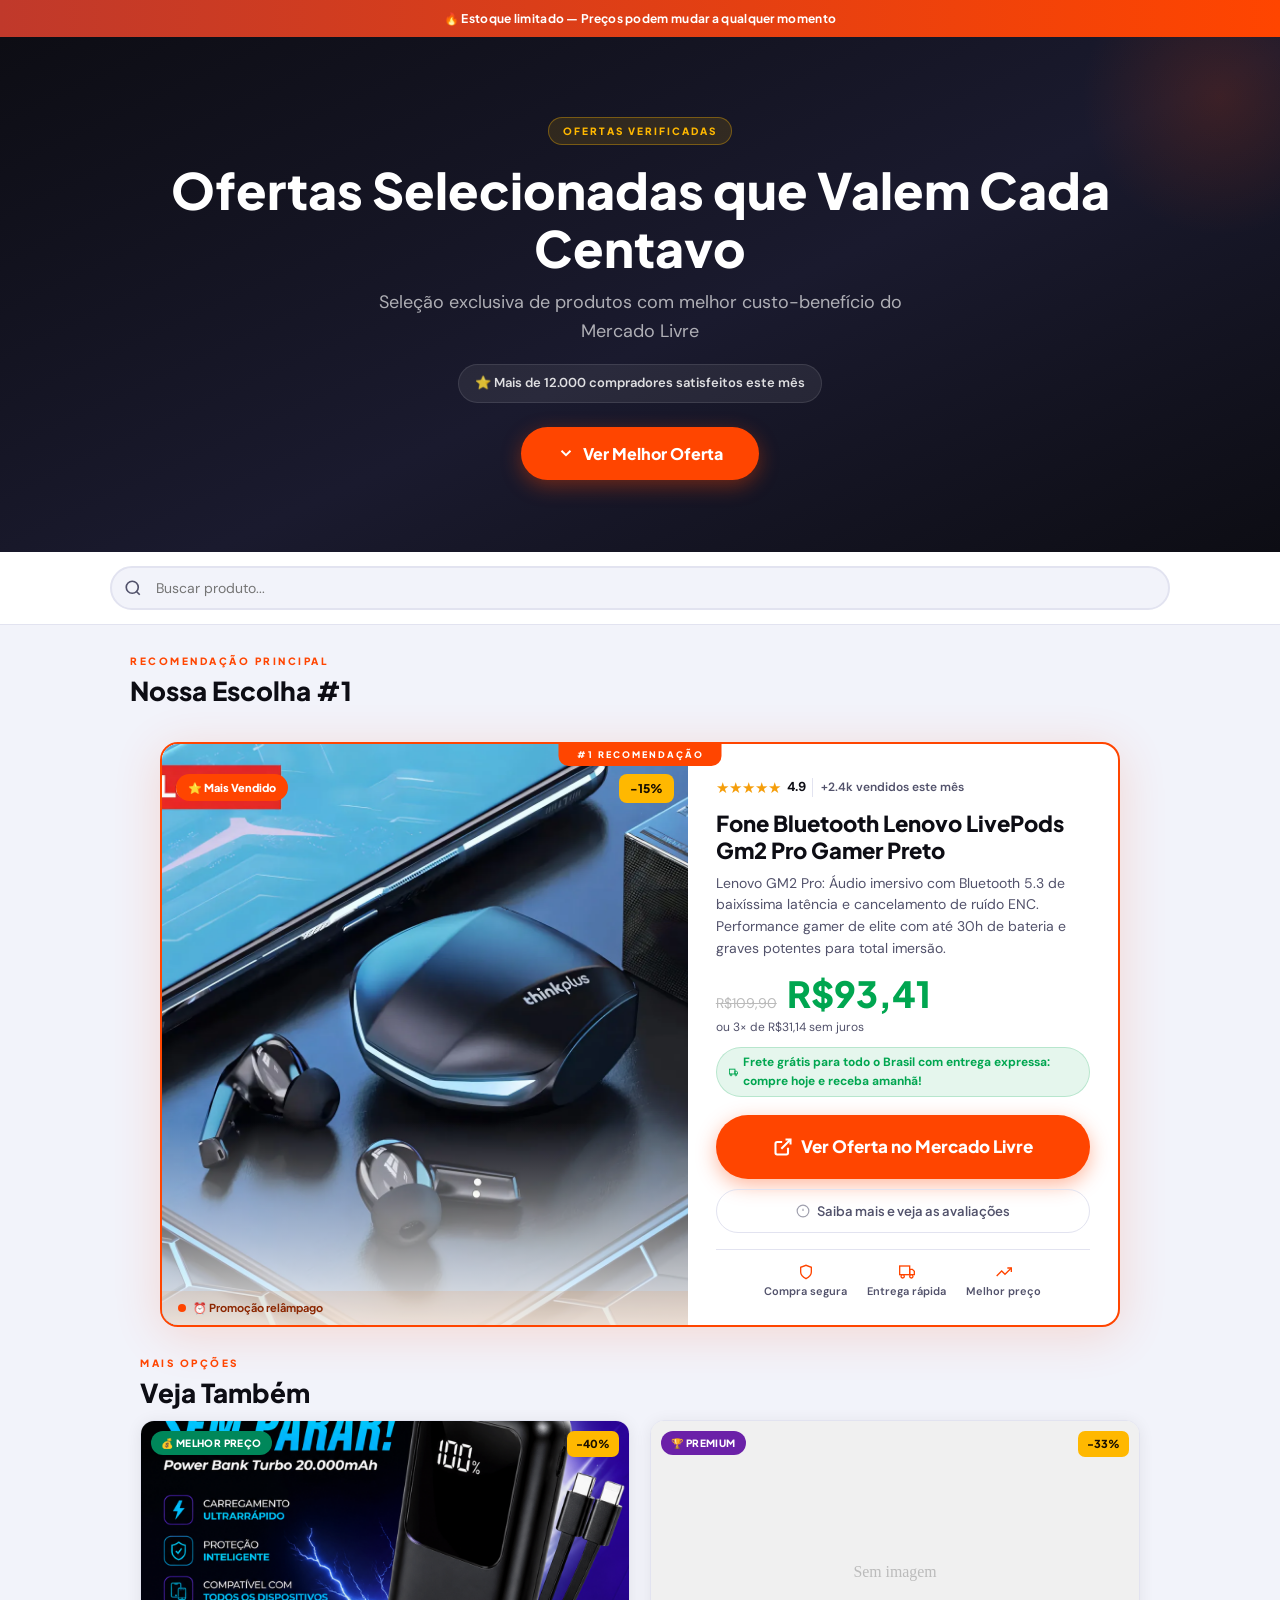
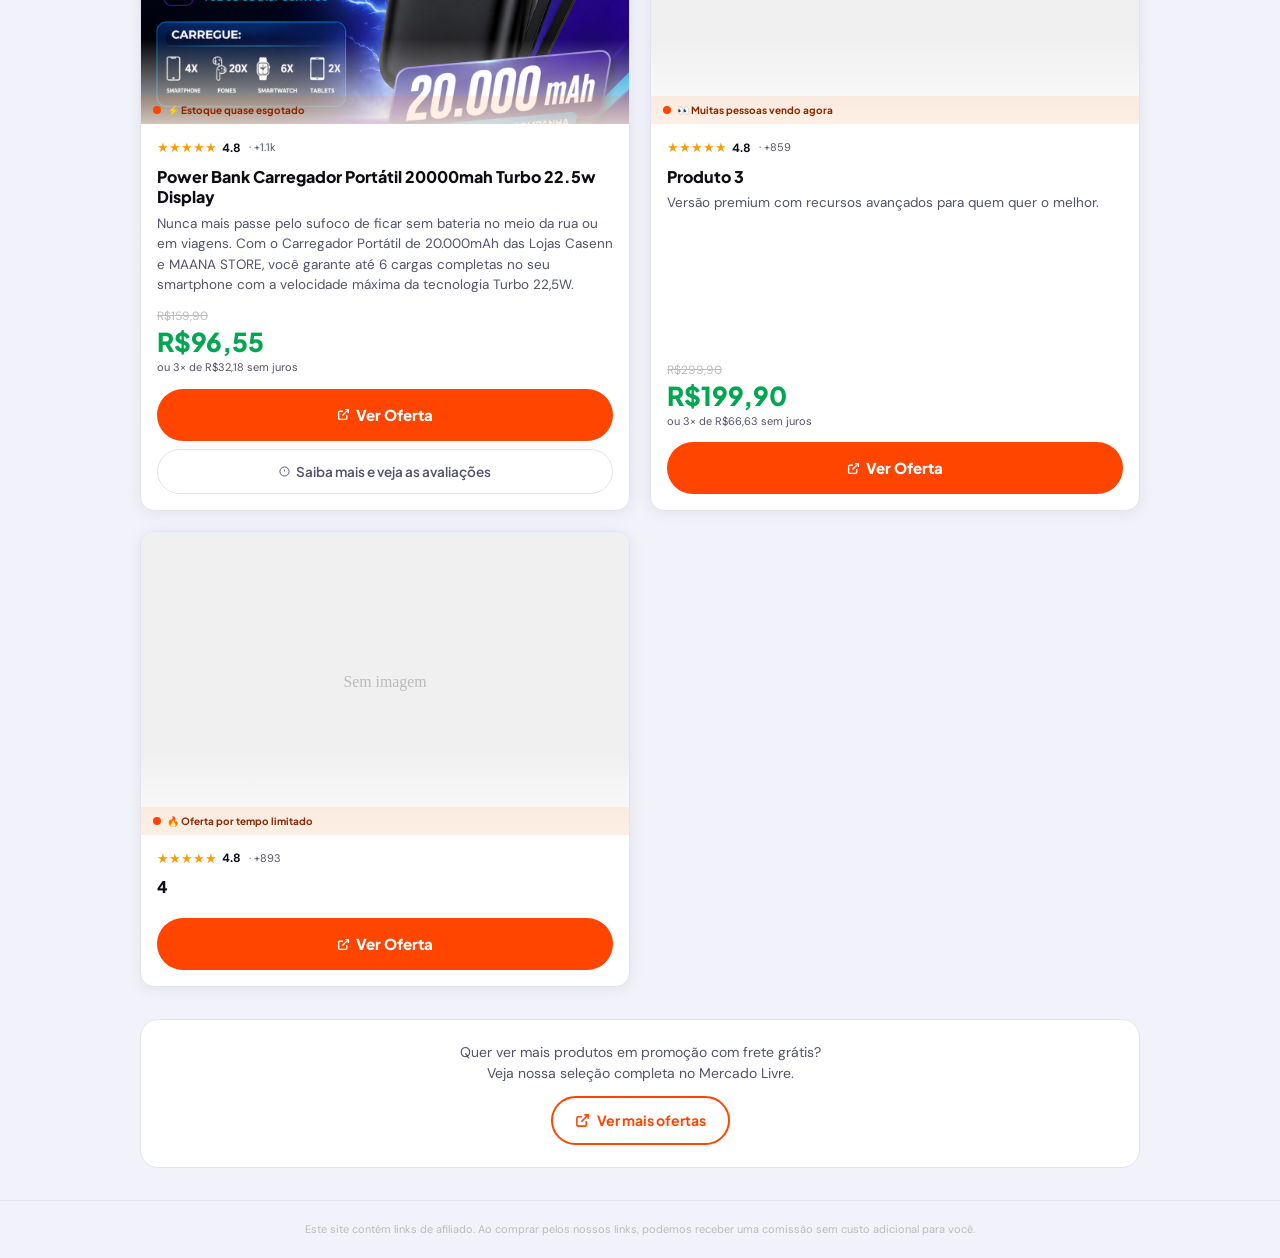
==== commit 8eca1a26: "Atualizar o index.html" ====
--- a/index.html
+++ b/index.html
@@ -1,7 +1,18 @@
 <!DOCTYPE html>
 <html lang="pt-BR">
 <head>
+<!-- Google tag (gtag.js) -->
+<script async src="https://www.googletagmanager.com/gtag/js?id=G-4R13W542MV"></script>
+<script>
+  window.dataLayer = window.dataLayer || [];
+  function gtag(){dataLayer.push(arguments);}
+  gtag('js', new Date());
+
+  gtag('config', 'G-4R13W542MV');
+</script>
+
   <link rel="icon" type="image/png" sizes="32x32" href="/fav.png">
+
   <meta charset="UTF-8" />
   <meta name="viewport" content="width=device-width, initial-scale=1.0" />
 
--- a/style.css
+++ b/style.css
@@ -1,888 +1,438 @@
 /* ============================================
-   PRE-SELL PAGE — STYLE.CSS
-   Mobile-first | CRO Optimized | GitHub Pages
+   PRE-SELL PAGE — STYLE.CSS  v3.0
+   Desktop: P1 grande central (foto+info lado a lado)
+            P2/P3 embaixo em 2 colunas (foto topo)
+   Mobile:  Todos empilhados, imagens grandes
    ============================================ */
 
-/* === GOOGLE FONTS === */
-@import url('https://fonts.googleapis.com/css2?family=Sora:wght@400;600;700;800&family=Inter:wght@400;500;600&display=swap');
-
-/* === CSS VARIABLES === */
+@import url('https://fonts.googleapis.com/css2?family=Plus+Jakarta+Sans:wght@400;600;700;800;900&family=DM+Sans:wght@400;500;600&display=swap');
+
 :root {
-  --cor-primaria: #FF5722;
-  --cor-primaria-hover: #E64A19;
-  --cor-primaria-dark: #BF360C;
-  --cor-acento: #FFC107;
-  --cor-texto: #1A1A2E;
-  --cor-texto-suave: #555670;
-  --cor-fundo: #F8F9FF;
-  --cor-fundo-card: #FFFFFF;
-  --cor-borda: #E8E9F5;
-  --cor-destaque-bg: #FFF8F5;
-  --cor-badge-vendido: #FF5722;
-  --cor-badge-preco: #388E3C;
-  --cor-badge-premium: #7B1FA2;
-  --cor-sucesso: #2E7D32;
-  --sombra-card: 0 4px 20px rgba(0,0,0,0.08);
-  --sombra-destaque: 0 8px 40px rgba(255, 87, 34, 0.2);
-  --sombra-botao: 0 4px 16px rgba(255, 87, 34, 0.4);
-  --radius: 16px;
-  --radius-sm: 10px;
-  --radius-btn: 50px;
-  --font-titulo: 'Sora', sans-serif;
-  --font-corpo: 'Inter', sans-serif;
-  --transition: 0.22s cubic-bezier(0.4, 0, 0.2, 1);
-
-  /* === LARGURAS === */
-  --max-width-mobile: 680px;
-  --max-width-desktop: 1100px;
-  --max-width: var(--max-width-mobile);
-}
-
-/* === RESET === */
-*, *::before, *::after {
-  box-sizing: border-box;
-  margin: 0;
-  padding: 0;
-}
-
-html {
-  scroll-behavior: smooth;
-  -webkit-text-size-adjust: 100%;
-}
-
-body {
-  font-family: var(--font-corpo);
-  background: var(--cor-fundo);
-  color: var(--cor-texto);
-  line-height: 1.6;
-  min-height: 100vh;
-  padding-bottom: 90px;
-  overflow-x: hidden;
-}
-
-img {
-  max-width: 100%;
-  height: auto;
-  display: block;
-}
-
-a {
-  text-decoration: none;
-  color: inherit;
-}
-
-/* === LAYOUT === */
-.container {
-  max-width: var(--max-width);
-  margin: 0 auto;
-  padding: 0 16px;
-}
+  --orange:      #FF4500;
+  --orange-dark: #E03C00;
+  --yellow:      #FFB800;
+  --green:       #00A650;
+  --green-bg:    rgba(0,166,80,0.10);
+  --text:        #0D0D14;
+  --text-soft:   #52526B;
+  --bg:          #F2F3FA;
+  --card:        #FFFFFF;
+  --border:      #E2E3F0;
+  --shadow-card: 0 2px 16px rgba(0,0,0,0.07);
+  --shadow-hero: 0 8px 48px rgba(255,69,0,0.16);
+  --shadow-btn:  0 6px 20px rgba(255,69,0,0.38);
+  --r:           18px;
+  --r-sm:        14px;
+  --r-btn:       50px;
+  --ft:          'Plus Jakarta Sans', sans-serif;
+  --fb:          'DM Sans', sans-serif;
+  --tr:          0.2s cubic-bezier(0.4,0,0.2,1);
+}
+
+*,*::before,*::after{box-sizing:border-box;margin:0;padding:0}
+html{scroll-behavior:smooth;-webkit-text-size-adjust:100%}
+body{font-family:var(--fb);background:var(--bg);color:var(--text);line-height:1.6;min-height:100vh;padding-bottom:88px;overflow-x:hidden}
+img{max-width:100%;height:auto;display:block}
+a{text-decoration:none;color:inherit}
+
+.container{max-width:1100px;margin:0 auto;padding:0 20px}
+
+/* ── ESCASSEZ BAR ── */
+.escassez-bar{
+  background:linear-gradient(90deg,#c0392b,#FF4500,#c0392b);
+  background-size:200% 100%;
+  animation:esc-move 4s linear infinite;
+  color:#fff;text-align:center;
+  font-family:var(--ft);font-size:12px;font-weight:700;
+  padding:9px 16px;letter-spacing:.3px
+}
+@keyframes esc-move{0%{background-position:0%}100%{background-position:200%}}
+
+/* ── HERO ── */
+.hero{
+  background:linear-gradient(155deg,#0D0D14 0%,#1a1a2e 55%,#0D0D14 100%);
+  color:#fff;padding:36px 16px 32px;text-align:center;
+  position:relative;overflow:hidden
+}
+.hero::before{
+  content:'';position:absolute;top:-80px;right:-80px;
+  width:280px;height:280px;
+  background:radial-gradient(circle,rgba(255,69,0,.15) 0%,transparent 70%);
+  pointer-events:none
+}
+.hero-badge{
+  display:inline-block;
+  background:rgba(255,184,0,.12);border:1px solid rgba(255,184,0,.35);
+  color:var(--yellow);font-family:var(--ft);font-size:10px;font-weight:800;
+  letter-spacing:2px;text-transform:uppercase;
+  padding:5px 14px;border-radius:50px;margin-bottom:16px
+}
+.hero h1{font-family:var(--ft);font-size:clamp(22px,5vw,36px);font-weight:900;line-height:1.15;margin-bottom:12px}
+.hero h1 span{color:var(--orange)}
+.hero-sub{font-size:15px;color:rgba(255,255,255,.65);margin-bottom:18px;max-width:480px;margin-left:auto;margin-right:auto}
+.prova-social{
+  display:inline-flex;align-items:center;gap:8px;
+  background:rgba(255,255,255,.07);border:1px solid rgba(255,255,255,.10);
+  border-radius:50px;padding:8px 16px;
+  font-size:13px;font-weight:600;color:rgba(255,255,255,.85);margin-bottom:24px
+}
+.btn-hero{
+  display:flex;align-items:center;justify-content:center;gap:8px;
+  background:var(--orange);color:#fff;font-family:var(--ft);
+  font-size:16px;font-weight:800;padding:16px 36px;border-radius:var(--r-btn);
+  max-width:360px;margin:0 auto;box-shadow:var(--shadow-btn);
+  cursor:pointer;border:none;transition:background var(--tr),transform var(--tr);
+  animation:pulso 2.5s infinite
+}
+.btn-hero:hover{background:var(--orange-dark);transform:translateY(-2px);animation:none}
+.btn-hero:active{transform:scale(.97)}
+
+/* ── BUSCA ── */
+.busca-wrap{background:#fff;border-bottom:1px solid var(--border);padding:14px 0;position:sticky;top:0;z-index:50}
+.busca-inner{max-width:1100px;margin:0 auto;padding:0 20px;position:relative}
+.busca-input{
+  width:100%;padding:11px 16px 11px 44px;
+  border:2px solid var(--border);border-radius:50px;
+  font-family:var(--fb);font-size:14px;color:var(--text);
+  background:var(--bg);outline:none;transition:border-color var(--tr)
+}
+.busca-input:focus{border-color:var(--orange)}
+.busca-icon{position:absolute;left:34px;top:50%;transform:translateY(-50%);width:18px;height:18px;color:var(--text-soft);pointer-events:none}
+
+/* ── SECTION HEADERS ── */
+.section-header{padding:28px 20px 0}
+.section-label{font-family:var(--ft);font-size:10px;font-weight:800;letter-spacing:2.5px;text-transform:uppercase;color:var(--orange);margin-bottom:6px}
+.section-titulo{font-family:var(--ft);font-size:clamp(18px,5vw,26px);font-weight:900;line-height:1.2;margin-bottom:4px}
+
+/* ── MAIN GRID (mobile: coluna única) ── */
+.main-grid{display:flex;flex-direction:column}
 
 /* ============================================
-   TOPO / HERO
+   PRODUTO DESTAQUE
+   Mobile: foto topo + info embaixo
+   Desktop: foto esquerda 55% + info direita
    ============================================ */
-.hero {
-  background: linear-gradient(160deg, #1A1A2E 0%, #2D2B55 60%, #1A1A2E 100%);
-  color: #fff;
-  padding: 36px 16px 32px;
-  text-align: center;
-  position: relative;
-  overflow: hidden;
-}
-
-.hero::before {
-  content: '';
-  position: absolute;
-  top: -60px; right: -60px;
-  width: 220px; height: 220px;
-  background: radial-gradient(circle, rgba(255,87,34,0.18) 0%, transparent 70%);
-  pointer-events: none;
-}
-
-.hero-badge {
-  display: inline-block;
-  background: rgba(255,193,7,0.15);
-  border: 1px solid rgba(255,193,7,0.4);
-  color: var(--cor-acento);
-  font-family: var(--font-titulo);
-  font-size: 11px;
-  font-weight: 700;
-  letter-spacing: 1.5px;
-  text-transform: uppercase;
-  padding: 5px 14px;
-  border-radius: 50px;
-  margin-bottom: 16px;
-}
-
-.hero h1 {
-  font-family: var(--font-titulo);
-  font-size: clamp(22px, 6vw, 32px);
-  font-weight: 800;
-  line-height: 1.2;
-  margin-bottom: 12px;
-  letter-spacing: -0.3px;
-}
-
-.hero h1 span {
-  color: var(--cor-primaria);
-}
-
-.hero-sub {
-  font-size: 15px;
-  color: rgba(255,255,255,0.75);
-  margin-bottom: 18px;
-  max-width: 480px;
-  margin-left: auto;
-  margin-right: auto;
-}
-
-.prova-social {
-  display: inline-flex;
-  align-items: center;
-  gap: 8px;
-  background: rgba(255,255,255,0.08);
-  border: 1px solid rgba(255,255,255,0.12);
-  border-radius: 50px;
-  padding: 8px 16px;
-  font-size: 13px;
-  color: rgba(255,255,255,0.9);
-  font-weight: 500;
-  margin-bottom: 24px;
-}
-
-/* CTA hero */
-.btn-hero {
-  display: flex;
-  align-items: center;
-  justify-content: center;
-  gap: 8px;
-  background: var(--cor-primaria);
-  color: #fff;
-  font-family: var(--font-titulo);
-  font-size: 16px;
-  font-weight: 700;
-  padding: 16px 32px;
-  border-radius: var(--radius-btn);
-  max-width: 340px;
-  margin: 0 auto;
-  box-shadow: var(--sombra-botao);
-  transition: background var(--transition), transform var(--transition), box-shadow var(--transition);
-  cursor: pointer;
-  border: none;
-}
-
-.btn-hero:hover {
-  background: var(--cor-primaria-hover);
-  transform: translateY(-2px);
-  box-shadow: 0 8px 24px rgba(255,87,34,0.5);
-}
-
-.btn-hero:active {
-  transform: scale(0.97);
-}
-
-/* === ESCASSEZ === */
-.escassez-bar {
-  background: linear-gradient(90deg, #FF5722, #FF7043);
-  color: #fff;
-  text-align: center;
-  font-size: 13px;
-  font-weight: 600;
-  padding: 9px 16px;
-  letter-spacing: 0.2px;
-}
+.produto-destaque-wrap{padding:20px 20px 8px}
+
+.produto-destaque{
+  background:var(--card);border-radius:var(--r);
+  overflow:hidden;box-shadow:var(--shadow-hero);
+  border:2px solid var(--orange);position:relative
+}
+
+/* faixa #1 */
+.produto-destaque::before{
+  content:'#1 RECOMENDAÇÃO';
+  position:absolute;top:0;left:50%;transform:translateX(-50%);
+  z-index:10;background:var(--orange);color:#fff;
+  font-family:var(--ft);font-size:9px;font-weight:900;letter-spacing:2px;
+  padding:4px 18px;border-radius:0 0 10px 10px;white-space:nowrap
+}
+
+.badge-destaque{
+  position:absolute;top:30px;left:14px;z-index:5;
+  background:var(--orange);color:#fff;
+  font-family:var(--ft);font-size:11px;font-weight:800;
+  padding:5px 12px;border-radius:50px
+}
+
+/* zona de imagem */
+.produto-destaque .produto-img-wrap{
+  position:relative;width:100%;
+  padding-bottom:62%;   /* mobile: ~62% da largura */
+  overflow:hidden;background:#f0f0f5
+}
+.produto-destaque .produto-img-wrap::after{
+  content:'';position:absolute;bottom:0;left:0;right:0;height:35%;
+  background:linear-gradient(to top,rgba(255,255,255,.88),transparent);
+  pointer-events:none;z-index:1
+}
+.produto-destaque .produto-img{
+  position:absolute;inset:0;width:100%;height:100%;
+  object-fit:cover;object-position:center;
+  transition:transform .55s cubic-bezier(.25,.46,.45,.94)
+}
+.produto-destaque:hover .produto-img{transform:scale(1.05)}
+
+/* pílula desconto */
+.desconto-pill{
+  position:absolute;top:30px;right:14px;z-index:5;
+  background:var(--yellow);color:#1a0f00;
+  font-family:var(--ft);font-size:12px;font-weight:900;
+  padding:5px 11px;border-radius:8px
+}
+
+/* urgência na base da imagem */
+.urgencia-img{
+  position:absolute;bottom:0;left:0;right:0;z-index:3;
+  padding:8px 16px;display:flex;align-items:center;gap:7px;
+  font-family:var(--ft);font-size:11px;font-weight:700;
+  color:#8B2600;background:rgba(255,120,0,.10)
+}
+.dot-live{
+  width:8px;height:8px;border-radius:50%;
+  background:var(--orange);flex-shrink:0;
+  animation:pisca 1.1s infinite
+}
+@keyframes pisca{0%,100%{opacity:1;transform:scale(1)}50%{opacity:.2;transform:scale(.8)}}
+
+/* corpo */
+.produto-destaque-body{padding:18px 20px 20px}
+
+.estrelas-wrap{display:flex;align-items:center;gap:6px;margin-bottom:10px;flex-wrap:wrap}
+.estrelas{color:#F59E0B;font-size:15px}
+.nota{font-size:13px;font-weight:700}
+.qtd-vendidos{font-size:12px;font-weight:600;color:var(--text-soft);padding-left:8px;border-left:1px solid var(--border)}
+
+.produto-destaque-body h2{font-family:var(--ft);font-size:clamp(18px,4vw,22px);font-weight:800;margin-bottom:8px;line-height:1.25}
+.descricao{font-size:14px;color:var(--text-soft);margin-bottom:16px;line-height:1.55}
+
+.preco-bloco{display:flex;align-items:baseline;gap:10px;margin-bottom:4px}
+.preco-de{font-size:14px;color:#bbb;text-decoration:line-through}
+.preco-por{font-family:var(--ft);font-size:34px;font-weight:900;color:var(--green);line-height:1}
+.parcelamento{font-size:12px;color:var(--text-soft);margin-bottom:10px}
+
+.microcopy{
+  display:inline-flex;align-items:center;gap:5px;
+  font-size:12px;font-weight:700;color:var(--green);
+  background:var(--green-bg);border:1px solid rgba(0,166,80,.2);
+  padding:5px 12px;border-radius:50px;margin-bottom:18px
+}
+
+.btn-cta{
+  display:flex;align-items:center;justify-content:center;gap:8px;
+  width:100%;background:var(--orange);color:#fff;
+  font-family:var(--ft);font-size:17px;font-weight:800;
+  padding:18px 24px;border-radius:var(--r-btn);
+  box-shadow:var(--shadow-btn);cursor:pointer;border:none;
+  transition:background var(--tr),transform var(--tr);text-align:center
+}
+.btn-cta:hover{background:var(--orange-dark);transform:translateY(-2px)}
+.btn-cta:active{transform:scale(.97)}
+.btn-cta svg{flex-shrink:0}
+.pulse{animation:pulso 2.5s infinite}
+@keyframes pulso{0%,100%{box-shadow:var(--shadow-btn)}50%{box-shadow:0 8px 36px rgba(255,69,0,.55)}}
+
+.btn-saiba-mais{
+  display:flex;align-items:center;justify-content:center;gap:7px;
+  width:100%;background:transparent;color:var(--text-soft);
+  font-family:var(--ft);font-size:13px;font-weight:600;
+  padding:11px 16px;border-radius:var(--r-btn);
+  border:1.5px solid var(--border);cursor:pointer;margin-top:10px;
+  transition:border-color var(--tr),color var(--tr)
+}
+.btn-saiba-mais:hover{border-color:#bbb;color:var(--text)}
+.btn-saiba-mais svg{flex-shrink:0;opacity:.55}
+
+.confianca{display:flex;justify-content:center;gap:20px;margin-top:16px;padding-top:14px;border-top:1px solid var(--border)}
+.confianca-item{display:flex;flex-direction:column;align-items:center;gap:3px;font-size:11px;color:var(--text-soft);font-weight:600;text-align:center}
+.confianca-item svg{color:var(--orange)}
 
 /* ============================================
-   BUSCA
+   CARDS SECUNDÁRIOS
+   Mobile: empilhados (1 coluna), foto grande no topo
+   Desktop: 2 colunas lado a lado, foto no topo
    ============================================ */
-.busca-wrap {
-  background: #fff;
-  border-bottom: 1px solid var(--cor-borda);
-  padding: 14px 16px;
-  position: sticky;
-  top: 0;
-  z-index: 50;
-}
-
-.busca-inner {
-  max-width: var(--max-width);
-  margin: 0 auto;
-  position: relative;
-}
-
-.busca-input {
-  width: 100%;
-  padding: 11px 16px 11px 44px;
-  border: 2px solid var(--cor-borda);
-  border-radius: 50px;
-  font-family: var(--font-corpo);
-  font-size: 14px;
-  color: var(--cor-texto);
-  background: var(--cor-fundo);
-  outline: none;
-  transition: border-color var(--transition);
-}
-
-.busca-input:focus {
-  border-color: var(--cor-primaria);
-}
-
-.busca-icon {
-  position: absolute;
-  left: 14px;
-  top: 50%;
-  transform: translateY(-50%);
-  width: 18px;
-  height: 18px;
-  color: var(--cor-texto-suave);
-  pointer-events: none;
-}
+.outros-produtos-wrap{padding:8px 20px 16px}
+
+.outros-grid{
+  display:grid;
+  grid-template-columns:1fr;   /* mobile: 1 coluna */
+  gap:16px
+}
+
+.card-produto{
+  background:var(--card);border-radius:var(--r-sm);
+  overflow:hidden;box-shadow:var(--shadow-card);
+  border:1.5px solid var(--border);
+  display:flex;flex-direction:column;   /* foto cima, info baixo */
+  transition:box-shadow var(--tr),transform var(--tr),border-color var(--tr)
+}
+.card-produto:hover{
+  box-shadow:0 8px 32px rgba(0,0,0,.13);
+  transform:translateY(-3px);
+  border-color:rgba(255,69,0,.3)
+}
+
+/* imagem no topo do card */
+.card-produto .produto-img-wrap{
+  position:relative;
+  width:100%;
+  padding-bottom:58%;   /* proporção foto */
+  overflow:hidden;background:#f0f0f5;flex-shrink:0
+}
+.card-produto .produto-img-wrap::after{
+  content:'';position:absolute;bottom:0;left:0;right:0;height:28%;
+  background:linear-gradient(to top,rgba(255,255,255,.8),transparent);
+  pointer-events:none;z-index:1
+}
+.card-produto .produto-img{
+  position:absolute;inset:0;width:100%;height:100%;
+  object-fit:cover;object-position:center;
+  transition:transform .5s cubic-bezier(.25,.46,.45,.94)
+}
+.card-produto:hover .produto-img{transform:scale(1.07)}
+
+.card-badge{
+  position:absolute;top:10px;left:10px;z-index:5;
+  font-family:var(--ft);font-size:10px;font-weight:800;
+  letter-spacing:.4px;text-transform:uppercase;
+  padding:4px 10px;border-radius:50px;color:#fff
+}
+.badge-preco  {background:#00875A}
+.badge-premium{background:#6B21A8}
+
+.card-produto .desconto-pill{
+  position:absolute;top:10px;right:10px;z-index:5;
+  background:var(--yellow);color:#1a0f00;
+  font-family:var(--ft);font-size:11px;font-weight:900;
+  padding:4px 9px;border-radius:7px
+}
+
+.card-produto .urgencia-img{
+  position:absolute;bottom:0;left:0;right:0;z-index:3;
+  padding:6px 12px;display:flex;align-items:center;gap:6px;
+  font-family:var(--ft);font-size:10px;font-weight:700;
+  color:#8B2600;background:rgba(255,120,0,.10)
+}
+
+/* corpo do card */
+.card-body{padding:14px 16px 16px;display:flex;flex-direction:column;flex:1}
+
+.card-estrelas-wrap{display:flex;align-items:center;gap:5px;margin-bottom:8px}
+.card-estrelas{color:#F59E0B;font-size:13px}
+.card-nota{font-size:12px;font-weight:700}
+.card-vendidos{font-size:11px;color:var(--text-soft)}
+
+.card-titulo{font-family:var(--ft);font-size:15px;font-weight:800;margin-bottom:6px;line-height:1.3}
+
+.card-descricao{
+  font-size:13px;color:var(--text-soft);margin-bottom:12px;
+  line-height:1.5;flex:1;
+  display:-webkit-box;-webkit-line-clamp:3;-webkit-box-orient:vertical;overflow:hidden
+}
+
+.card-preco-de{font-size:12px;color:#bbb;text-decoration:line-through;margin-bottom:2px}
+.card-preco{font-family:var(--ft);font-size:24px;font-weight:900;color:var(--green);line-height:1.1;margin-bottom:2px}
+.card-parcela{font-size:11px;color:var(--text-soft);margin-bottom:12px}
+
+/* botões empilhados no card */
+.card-btns{display:flex;flex-direction:column;gap:8px;margin-top:auto}
+
+.btn-card{
+  display:flex;align-items:center;justify-content:center;gap:6px;
+  width:100%;background:var(--orange);color:#fff;
+  font-family:var(--ft);font-size:14px;font-weight:800;
+  padding:13px 16px;border-radius:var(--r-btn);border:none;cursor:pointer;
+  transition:background var(--tr),transform var(--tr)
+}
+.btn-card:hover{background:var(--orange-dark)}
+.btn-card:active{transform:scale(.97)}
+
+.btn-card-saiba{
+  display:flex;align-items:center;justify-content:center;gap:6px;
+  width:100%;background:transparent;color:var(--text-soft);
+  font-family:var(--ft);font-size:13px;font-weight:600;
+  padding:11px 16px;border-radius:var(--r-btn);
+  border:1.5px solid var(--border);cursor:pointer;
+  transition:border-color var(--tr),color var(--tr)
+}
+.btn-card-saiba:hover{border-color:#aaa;color:var(--text)}
+
+/* ── SEM RESULTADOS ── */
+.sem-resultados{display:none;text-align:center;padding:40px 20px;color:var(--text-soft);font-size:14px}
+
+/* ── CTA LISTA ── */
+.cta-lista{margin:16px 20px 0;background:var(--card);border:1px solid var(--border);border-radius:var(--r);padding:22px 20px;text-align:center}
+.cta-lista p{font-size:14px;color:var(--text-soft);margin-bottom:12px;line-height:1.5}
+.btn-lista{
+  display:inline-flex;align-items:center;gap:7px;
+  background:transparent;color:var(--orange);
+  font-family:var(--ft);font-size:14px;font-weight:700;
+  padding:11px 22px;border-radius:var(--r-btn);
+  border:2px solid var(--orange);cursor:pointer;
+  transition:background var(--tr),color var(--tr)
+}
+.btn-lista:hover{background:var(--orange);color:#fff}
+
+/* ── RODAPÉ ── */
+.rodape{margin-top:32px;padding:20px 16px;text-align:center;font-size:11px;color:#bbb;border-top:1px solid var(--border)}
+
+/* ── STICKY MOBILE ── */
+.sticky-cta{
+  position:fixed;bottom:0;left:0;right:0;z-index:100;
+  background:var(--card);border-top:2px solid var(--orange);
+  padding:10px 16px 12px;display:none
+}
+.sticky-cta.visible{display:block;animation:slideUp .28s ease}
+@keyframes slideUp{from{transform:translateY(100%);opacity:0}to{transform:translateY(0);opacity:1}}
+.sticky-cta .btn-cta{font-size:15px;padding:15px}
+
+.hidden{display:none!important}
 
 /* ============================================
-   SEÇÕES
+   DESKTOP ≥ 768px
    ============================================ */
-.section-label {
-  font-family: var(--font-titulo);
-  font-size: 11px;
-  font-weight: 700;
-  letter-spacing: 2px;
-  text-transform: uppercase;
-  color: var(--cor-primaria);
-  margin-bottom: 8px;
-}
-
-.section-titulo {
-  font-family: var(--font-titulo);
-  font-size: clamp(18px, 5vw, 24px);
-  font-weight: 800;
-  line-height: 1.25;
-  margin-bottom: 4px;
-}
-
-.section-header {
-  padding: 28px 16px 0;
-}
-
-/* ============================================
-   PRODUTO DESTAQUE (70%)
-   ============================================ */
-.produto-destaque-wrap {
-  padding: 20px 16px 8px;
-}
-
-.produto-destaque {
-  background: var(--cor-fundo-card);
-  border-radius: var(--radius);
-  overflow: hidden;
-  box-shadow: var(--sombra-destaque);
-  border: 2px solid var(--cor-primaria);
-  position: relative;
-}
-
-.badge-destaque {
-  position: absolute;
-  top: 14px; left: 14px;
-  z-index: 2;
-  background: var(--cor-badge-vendido);
-  color: #fff;
-  font-family: var(--font-titulo);
-  font-size: 12px;
-  font-weight: 700;
-  padding: 5px 12px;
-  border-radius: 50px;
-  letter-spacing: 0.3px;
-}
-
-.produto-destaque .produto-img {
-  width: 100%;
-  aspect-ratio: 16/9;
-  object-fit: cover;
-  object-position: center;
-  background: #f0f0f0;
-  image-rendering: -webkit-optimize-contrast;
-}
-
-.produto-destaque-body {
-  padding: 20px;
-}
-
-.produto-destaque-body h2 {
-  font-family: var(--font-titulo);
-  font-size: 20px;
-  font-weight: 800;
-  margin-bottom: 8px;
-  line-height: 1.25;
-}
-
-.produto-destaque-body .descricao {
-  font-size: 14px;
-  color: var(--cor-texto-suave);
-  margin-bottom: 16px;
-  line-height: 1.55;
-}
-
-.preco-bloco {
-  display: flex;
-  align-items: baseline;
-  gap: 10px;
-  margin-bottom: 6px;
-}
-
-.preco-de {
-  font-size: 14px;
-  color: #aaa;
-  text-decoration: line-through;
-}
-
-.preco-por {
-  font-family: var(--font-titulo);
-  font-size: 28px;
-  font-weight: 800;
-  color: var(--cor-sucesso);
-  line-height: 1;
-}
-
-.microcopy {
-  font-size: 12px;
-  color: var(--cor-sucesso);
-  font-weight: 600;
-  margin-bottom: 18px;
-  display: flex;
-  align-items: center;
-  gap: 5px;
-}
-
-.btn-cta {
-  display: flex;
-  align-items: center;
-  justify-content: center;
-  gap: 8px;
-  width: 100%;
-  background: var(--cor-primaria);
-  color: #fff;
-  font-family: var(--font-titulo);
-  font-size: 16px;
-  font-weight: 700;
-  padding: 17px 24px;
-  border-radius: var(--radius-btn);
-  box-shadow: var(--sombra-botao);
-  cursor: pointer;
-  border: none;
-  transition: background var(--transition), transform var(--transition), box-shadow var(--transition);
-  text-align: center;
-}
-
-.btn-cta:hover {
-  background: var(--cor-primaria-hover);
-  transform: translateY(-2px);
-  box-shadow: 0 8px 28px rgba(255,87,34,0.5);
-}
-
-.btn-cta:active {
-  transform: scale(0.97);
-}
-
-.btn-cta svg {
-  flex-shrink: 0;
-}
-
-.confianca {
-  display: flex;
-  justify-content: center;
-  gap: 20px;
-  margin-top: 14px;
-  padding-top: 14px;
-  border-top: 1px solid var(--cor-borda);
-}
-
-.confianca-item {
-  display: flex;
-  flex-direction: column;
-  align-items: center;
-  gap: 3px;
-  font-size: 11px;
-  color: var(--cor-texto-suave);
-  font-weight: 500;
-  text-align: center;
-}
-
-.confianca-item svg {
-  color: var(--cor-primaria);
-}
-
-/* ============================================
-   PRODUTOS SECUNDÁRIOS (20% + 10%)
-   ============================================ */
-.outros-produtos-wrap {
-  padding: 8px 16px 16px;
-}
-
-.outros-grid {
-  display: grid;
-  grid-template-columns: 1fr 1fr;
-  gap: 12px;
-}
-
-.card-produto {
-  background: var(--cor-fundo-card);
-  border-radius: var(--radius-sm);
-  overflow: hidden;
-  box-shadow: var(--sombra-card);
-  border: 1px solid var(--cor-borda);
-  position: relative;
-  display: flex;
-  flex-direction: column;
-  transition: box-shadow var(--transition), transform var(--transition);
-}
-
-.card-produto:hover {
-  box-shadow: 0 8px 28px rgba(0,0,0,0.13);
-  transform: translateY(-2px);
-}
-
-.card-badge {
-  position: absolute;
-  top: 8px; left: 8px;
-  z-index: 2;
-  font-family: var(--font-titulo);
-  font-size: 10px;
-  font-weight: 700;
-  padding: 3px 9px;
-  border-radius: 50px;
-  color: #fff;
-}
-
-.badge-preco { background: var(--cor-badge-preco); }
-.badge-premium { background: var(--cor-badge-premium); }
-
-.card-produto .produto-img {
-  width: 100%;
-  aspect-ratio: 1/1;
-  object-fit: cover;
-  object-position: center;
-  background: #f0f0f0;
-  image-rendering: -webkit-optimize-contrast;
-  transition: transform 0.3s ease;
-}
-
-.card-produto:hover .produto-img {
-  transform: scale(1.05);
-}
-
-.card-body {
-  padding: 12px;
-  flex: 1;
-  display: flex;
-  flex-direction: column;
-}
-
-.card-titulo {
-  font-family: var(--font-titulo);
-  font-size: 13px;
-  font-weight: 700;
-  margin-bottom: 5px;
-  line-height: 1.3;
-}
-
-.card-descricao {
-  font-size: 12px;
-  color: var(--cor-texto-suave);
-  margin-bottom: 8px;
-  flex: 1;
-  line-height: 1.4;
-  display: -webkit-box;
-  -webkit-line-clamp: 2;
-  -webkit-box-orient: vertical;
-  overflow: hidden;
-}
-
-.card-preco {
-  font-family: var(--font-titulo);
-  font-size: 17px;
-  font-weight: 800;
-  color: var(--cor-sucesso);
-  margin-bottom: 8px;
-}
-
-.card-preco-de {
-  font-size: 11px;
-  color: #aaa;
-  text-decoration: line-through;
-  margin-bottom: 2px;
-}
-
-.btn-card {
-  display: flex;
-  align-items: center;
-  justify-content: center;
-  gap: 5px;
-  width: 100%;
-  background: var(--cor-primaria);
-  color: #fff;
-  font-family: var(--font-titulo);
-  font-size: 12px;
-  font-weight: 700;
-  padding: 11px 8px;
-  border-radius: var(--radius-btn);
-  cursor: pointer;
-  border: none;
-  transition: background var(--transition), transform var(--transition);
-}
-
-.btn-card:hover { background: var(--cor-primaria-hover); }
-.btn-card:active { transform: scale(0.96); }
-
-/* ============================================
-   ESTADO: SEM RESULTADOS
-   ============================================ */
-.sem-resultados {
-  display: none;
-  text-align: center;
-  padding: 40px 20px;
-  color: var(--cor-texto-suave);
-  font-size: 14px;
-}
-
-/* ============================================
-   CTA SECUNDÁRIO — LISTA MERCADO LIVRE
-   ============================================ */
-.cta-lista {
-  margin: 16px 16px 0;
-  background: #fff;
-  border: 1px solid var(--cor-borda);
-  border-radius: var(--radius);
-  padding: 22px 20px;
-  text-align: center;
-}
-
-.cta-lista p {
-  font-size: 14px;
-  color: var(--cor-texto-suave);
-  margin-bottom: 12px;
-  line-height: 1.5;
-}
-
-.btn-lista {
-  display: inline-flex;
-  align-items: center;
-  gap: 7px;
-  background: transparent;
-  color: var(--cor-primaria);
-  font-family: var(--font-titulo);
-  font-size: 14px;
-  font-weight: 700;
-  padding: 11px 22px;
-  border-radius: var(--radius-btn);
-  border: 2px solid var(--cor-primaria);
-  cursor: pointer;
-  transition: background var(--transition), color var(--transition);
-}
-
-.btn-lista:hover {
-  background: var(--cor-primaria);
-  color: #fff;
-}
-
-/* ============================================
-   BOTÃO SAIBA MAIS (destaque + cards)
-   ============================================ */
-.btn-saiba-mais {
-  display: flex;
-  align-items: center;
-  justify-content: center;
-  gap: 7px;
-  width: 100%;
-  background: transparent;
-  color: var(--cor-texto-suave);
-  font-family: var(--font-titulo);
-  font-size: 13px;
-  font-weight: 600;
-  padding: 11px 16px;
-  border-radius: var(--radius-btn);
-  border: 1.5px solid var(--cor-borda);
-  cursor: pointer;
-  margin-top: 10px;
-  transition: border-color var(--transition), color var(--transition), background var(--transition);
-  text-align: center;
-}
-
-.btn-saiba-mais:hover {
-  border-color: var(--cor-texto-suave);
-  color: var(--cor-texto);
-  background: rgba(0,0,0,0.03);
-}
-
-.btn-saiba-mais svg {
-  flex-shrink: 0;
-  opacity: 0.6;
-}
-
-/* Versão menor para cards secundários */
-.btn-card-saiba {
-  display: flex;
-  align-items: center;
-  justify-content: center;
-  gap: 5px;
-  width: 100%;
-  background: transparent;
-  color: var(--cor-texto-suave);
-  font-family: var(--font-titulo);
-  font-size: 12px;
-  font-weight: 600;
-  padding: 11px 8px;
-  border-radius: var(--radius-btn);
-  border: 1.5px solid var(--cor-borda);
-  cursor: pointer;
-  margin-top: 6px;
-  transition: border-color var(--transition), color var(--transition);
-  text-align: center;
-}
-
-.btn-card-saiba:hover {
-  border-color: var(--cor-texto-suave);
-  color: var(--cor-texto);
-}
-
-/* ============================================
-   RODAPÉ
-   ============================================ */
-.rodape {
-  margin-top: 32px;
-  padding: 20px 16px;
-  text-align: center;
-  font-size: 11px;
-  color: #bbb;
-  border-top: 1px solid var(--cor-borda);
-}
-
-.rodape a {
-  color: #bbb;
-  text-decoration: underline;
-}
-
-/* ============================================
-   STICKY BOTÃO MOBILE
-   ============================================ */
-.sticky-cta {
-  position: fixed;
-  bottom: 0; left: 0; right: 0;
-  z-index: 100;
-  background: var(--cor-fundo-card);
-  border-top: 1px solid var(--cor-borda);
-  padding: 12px 16px;
-  display: none;
-}
-
-.sticky-cta.visible {
-  display: block;
-  animation: slideUp 0.3s ease;
-}
-
-@keyframes slideUp {
-  from { transform: translateY(100%); opacity: 0; }
-  to { transform: translateY(0); opacity: 1; }
-}
-
-.sticky-cta .btn-cta {
-  font-size: 15px;
-  padding: 15px;
-}
-
-/* ============================================
-   DESKTOP (min-width: 768px)
-   ============================================ */
-@media (min-width: 768px) {
-  :root {
-    --max-width: var(--max-width-desktop);
+@media(min-width:768px){
+  body{padding-bottom:0}
+  .sticky-cta{display:none!important}
+
+  .hero{padding:64px 24px 56px}
+  .hero h1{font-size:clamp(32px,4vw,46px)}
+  .hero-sub{font-size:18px;max-width:560px}
+  .busca-icon{left:34px}
+
+  /* destaque: centralizado, max 900px, horizontal */
+  .produto-destaque-wrap{
+    padding:32px 20px 0;
+    max-width:900px;
+    margin:0 auto;width:100%
   }
 
-  body {
-    padding-bottom: 0;
+  .produto-destaque{
+    display:flex;flex-direction:row;
+    min-height:440px
   }
 
-  .sticky-cta {
-    display: none !important;
+  /* foto ocupa 55% à esquerda */
+  .produto-destaque .produto-img-wrap{
+    width:55%;min-width:55%;
+    padding-bottom:0;flex-shrink:0;border-radius:0
   }
-
-  /* Hero mais generoso */
-  .hero {
-    padding: 64px 24px 56px;
+  .produto-destaque .produto-img{position:absolute;inset:0;height:100%}
+
+  /* info à direita */
+  .produto-destaque-body{
+    flex:1;padding:32px 28px 24px;
+    display:flex;flex-direction:column;justify-content:center
   }
-
-  .hero h1 {
-    font-size: clamp(32px, 4vw, 48px);
+  .produto-destaque-body h2{font-size:22px}
+  .preco-por{font-size:36px}
+
+  /* outros: 2 colunas, centralizado */
+  #outros-wrap{max-width:900px;margin:0 auto;width:100%}
+  #outros-wrap .section-header{padding-left:0;padding-right:0}
+  .outros-produtos-wrap{padding-left:0;padding-right:0}
+
+  .outros-grid{
+    grid-template-columns:1fr 1fr;   /* 2 colunas */
+    gap:20px
   }
 
-  .hero-sub {
-    font-size: 18px;
-    max-width: 560px;
-  }
-
-  /* Busca corrigida — ícone alinhado ao container real */
-  .busca-wrap {
-    padding: 16px 0;
-  }
-
-  .busca-inner {
-    max-width: var(--max-width);
-    padding: 0 24px;
-  }
-
-  .busca-input {
-    padding: 13px 20px 13px 48px;
-    font-size: 15px;
-  }
-
-  .busca-icon {
-    left: 40px;
-  }
-
-  .container {
-    padding: 0 24px;
-  }
-
-  /* Seção headers sem padding horizontal extra */
-  .produto-destaque-wrap,
-  .outros-produtos-wrap,
-  .section-header {
-    padding-left: 0;
-    padding-right: 0;
-  }
-
-  /* Layout desktop: destaque à esquerda, 2 cards à direita */
-  .main-grid {
-    display: grid;
-    grid-template-columns: 1fr 500px;
-    gap: 0 28px;
-    align-items: stretch;
-  }
-
-  /* Coluna esquerda: destaque ocupa toda a altura */
-  .main-grid > div:first-child {
-    display: flex;
-    flex-direction: column;
-  }
-
-  .produto-destaque-wrap {
-    padding: 20px 0 0;
-    flex: 1;
-    display: flex;
-    flex-direction: column;
-  }
-
-  .produto-destaque {
-    flex: 1;
-    display: flex;
-    flex-direction: column;
-  }
-
-  /* Imagem do destaque cresce para preencher — sem aspect-ratio fixo */
-  .produto-destaque .produto-img {
-    aspect-ratio: unset;
-    flex: 1;
-    min-height: 160px;
-    max-height: 340px;
-  }
-
-  /* Coluna direita: header + dois cards em flex column */
-  #outros-wrap {
-    display: flex;
-    flex-direction: column;
-    /* mesmo padding-top visual do lado esquerdo */
-    padding-top: 20px;
-  }
-
-  #outros-wrap .section-header {
-    padding-top: 0;
-    padding-bottom: 12px;
-    flex-shrink: 0;
-  }
-
-  .outros-produtos-wrap {
-    flex: 1;
-    padding: 0;
-    display: flex;
-    flex-direction: column;
-  }
-
-  /* Os dois cards dividem o espaço restante igualmente */
-  .outros-grid {
-    display: flex;
-    flex-direction: column;
-    gap: 16px;
-    flex: 1;
-  }
-
-  .card-produto {
-    flex: 1;
-    flex-direction: row;
-    min-height: 0;
-  }
-
-  .card-produto .produto-img {
-    width: 170px;
-    min-width: 170px;
-    aspect-ratio: unset;
-    height: 100%;
-    border-radius: 0;
-    flex-shrink: 0;
-  }
-
-  .card-produto:hover .produto-img {
-    transform: scale(1.03);
-  }
-
-  .card-body {
-    padding: 16px 18px;
-    justify-content: space-between;
-    gap: 6px;
-  }
-
-  .card-titulo { font-size: 15px; }
-
-  /* No desktop mostra descrição completa, sem cortar */
-  .card-descricao {
-    -webkit-line-clamp: unset;
-    display: block;
-    overflow: visible;
-    font-size: 13px;
-    flex: 1;
-  }
-
-  /* Preço e botões no desktop */
-  .card-preco { font-size: 20px; margin-bottom: 10px; }
-  .card-preco-de { margin-bottom: 2px; }
-  .btn-card-saiba { margin-top: 8px; }
-
-  .cta-lista {
-    margin-left: 0;
-    margin-right: 0;
-  }
-}
-
-/* ============================================
-   LARGE DESKTOP (min-width: 1200px)
-   ============================================ */
-@media (min-width: 1200px) {
-  .hero {
-    padding: 80px 24px 72px;
-  }
-
-  .hero h1 {
-    font-size: 52px;
-  }
-}
-
-/* ============================================
-   UTILITÁRIOS
-   ============================================ */
-.hidden { display: none !important; }
-
-.pulse {
-  animation: pulse 2s infinite;
-}
-
-@keyframes pulse {
-  0%, 100% { box-shadow: var(--sombra-botao); }
-  50% { box-shadow: 0 8px 32px rgba(255,87,34,0.6); }
-}
+  /* imagem do card um pouco maior no desktop */
+  .card-produto .produto-img-wrap{padding-bottom:62%}
+  .card-titulo{font-size:16px}
+  .card-descricao{font-size:13.5px;-webkit-line-clamp:4}
+  .card-preco{font-size:26px}
+  .btn-card{font-size:15px;padding:14px 16px}
+  .btn-card-saiba{font-size:13.5px}
+
+  .cta-lista{max-width:900px;margin:16px auto 0}
+}
+
+@media(min-width:1200px){
+  .hero{padding:80px 24px 72px}
+  .hero h1{font-size:50px}
+  .produto-destaque-wrap,#outros-wrap,.cta-lista{max-width:1000px}
+  .produto-destaque{min-height:480px}
+}
